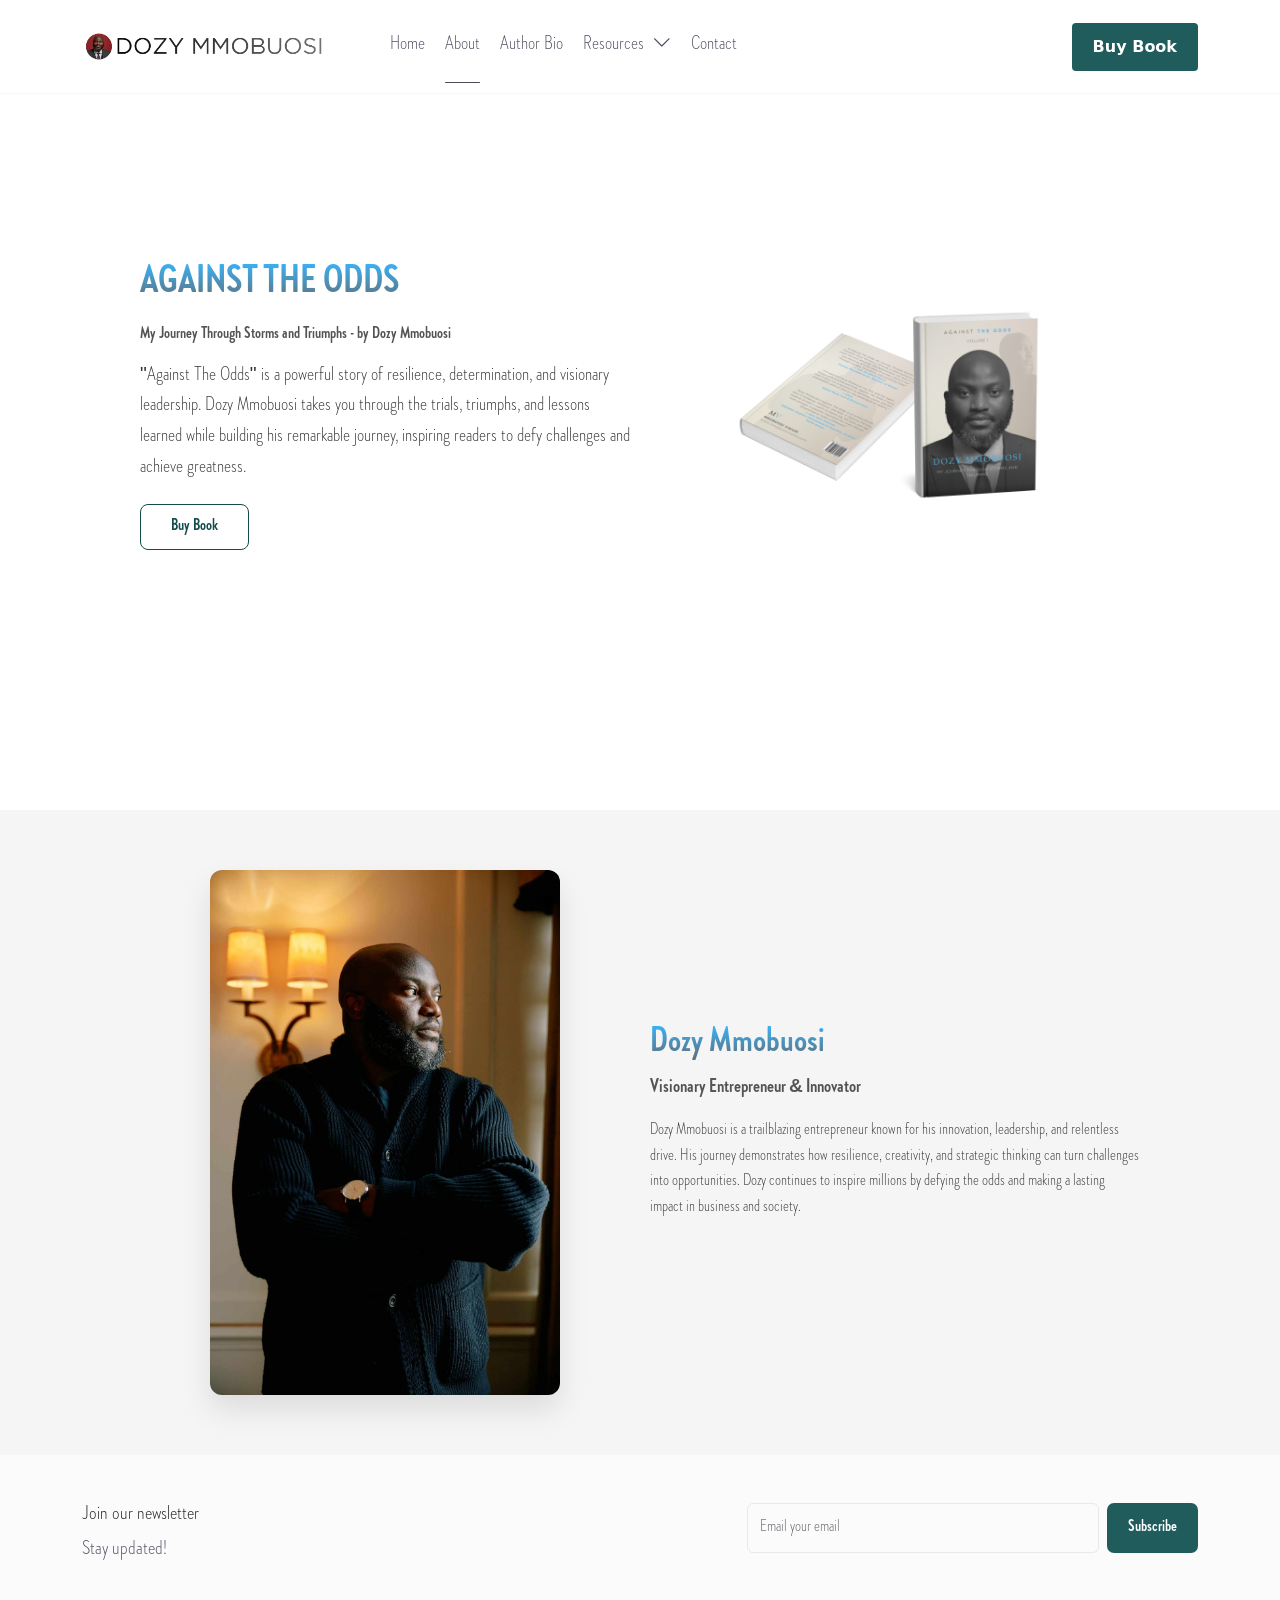
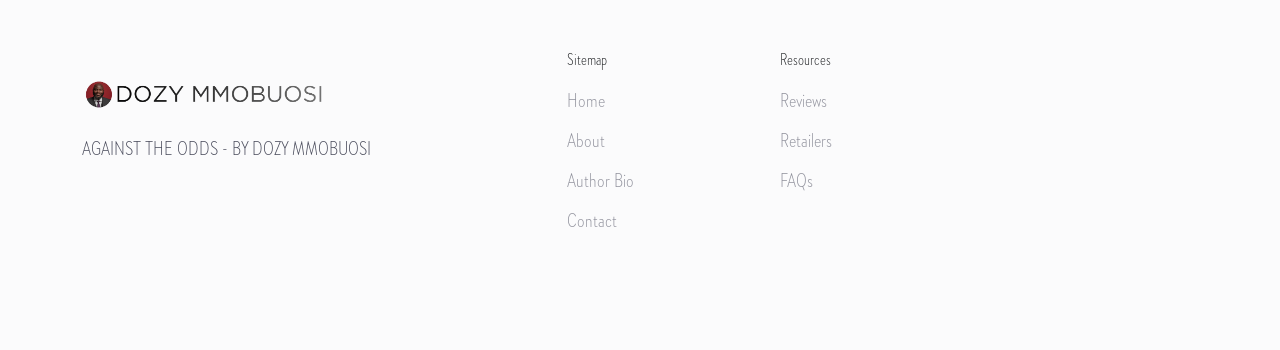
==== about.html @ e7ef6f5a "dsddsd" ====
<!DOCTYPE html>
<!--
Template name: Nova
Template author: FreeBootstrap.net
Author website: https://freebootstrap.net/
License: https://freebootstrap.net/license
-->
<html lang="en">
  <head>
    <meta charset="utf-8">
    <meta name="viewport" content="width=device-width, initial-scale=1">
    <title> Dozy Mmobuosi - Against the odds </title>
     
    <!-- ======= Google Font =======-->
    <link rel="preconnect" href="https://fonts.googleapis.com">
    <link rel="preconnect" href="https://fonts.gstatic.com" crossorigin="">
    <link href="https://fonts.googleapis.com/css2?family=Inter:wght@100..900&amp;display=swap" rel="stylesheet">
    <!-- End Google Font-->
    
    <!-- ======= Styles =======-->
    <link href="assets/vendors/bootstrap/bootstrap.min.css" rel="stylesheet">
    <link href="assets/vendors/bootstrap-icons/font/bootstrap-icons.min.css" rel="stylesheet">
    <link href="assets/vendors/glightbox/glightbox.min.css" rel="stylesheet">
    <link href="assets/vendors/swiper/swiper-bundle.min.css" rel="stylesheet">
    <link href="assets/vendors/aos/aos.css" rel="stylesheet">
    <!-- End Styles-->
    
    <!-- ======= Theme Style =======-->
    <link href="assets/css/style.css" rel="stylesheet">
    <!-- End Theme Style-->
    
    <!-- ======= Apply theme =======-->
    <script>
      // Apply the theme as early as possible to avoid flicker
      (function() {
      const storedTheme = localStorage.getItem('theme') || 'light';
      document.documentElement.setAttribute('data-bs-theme', storedTheme);
      })();
    </script>
  </head>
  <body>
    
    
    <!-- ======= Site Wrap =======-->
    <div class="site-wrap">
      
      
      <!-- ======= Header =======-->
      <header class="fbs__net-navbar navbar navbar-expand-lg dark" aria-label="freebootstrap.net navbar">
        <div class="container d-flex align-items-center justify-content-between">
          
          
          <!-- Start Logo-->
          <a class="navbar-brand w-auto" href="index.html">
            <!-- If you use a text logo, uncomment this if it is commented-->
            <!-- Vertex--> 
            
            <!-- If you plan to use an image logo, uncomment this if it is commented-->
            
            <!-- logo dark--><img class="logo dark img-fluid" src="assets/images/dozylog.png" alt="FreeBootstrap.net image placeholder"> 
            
            <!-- logo light--><img class="logo light img-fluid" src="assets/images/dozylog.png" alt="FreeBootstrap.net image placeholder">
            
            </a>
          <!-- End Logo-->
          
          <!-- Start offcanvas-->
          <div class="offcanvas offcanvas-start w-75" id="fbs__net-navbars" tabindex="-1" aria-labelledby="fbs__net-navbarsLabel" data-aos="fade-down" data-aos-delay="100">
            
            
            <div class="offcanvas-header" >
              <div class="offcanvas-header-logo">
                <!-- If you use a text logo, uncomment this if it is commented-->
                
                <!-- h5#fbs__net-navbarsLabel.offcanvas-title Vertex-->
                
                <!-- If you plan to use an image logo, uncomment this if it is commented-->
                <a class="logo-link" id="fbs__net-navbarsLabel" href="index.html">
                  
                  
                  <!-- logo dark--><img class="logo dark img-fluid" src="assets/images/dozylog.png" alt="FreeBootstrap.net image placeholder"> 
                  
                  <!-- logo light--><img class="logo light img-fluid" src="assets/images/dozylog.png" alt="FreeBootstrap.net image placeholder"></a>
                
              </div>
              <button class="btn-close btn-close-black" type="button" data-bs-dismiss="offcanvas" aria-label="Close"></button>
            </div>
            
            <div class="offcanvas-body align-items-lg-center">
              
              
              <ul  class="navbar-nav nav me-auto ps-lg-5 mb-2 mb-lg-0" style="font-family: 'Hvdtrial Brandon Grotesque', Arial, sans-serif;">
                <li class="nav-item"><a class="nav-link scroll-link " aria-current="page" href="index.html">Home</a></li>
                <li class="nav-item"><a class="nav-link scroll-link active" href="about.html">About</a></li>
                <li class="nav-item"><a class="nav-link scroll-link" href="author.html">Author Bio</a></li>
                
                
                <li class="nav-item dropdown"><a class="nav-link dropdown-toggle" href="#" data-bs-toggle="dropdown" aria-expanded="false">Resources <i class="bi bi-chevron-down"></i></a>
                  
                  <ul class="dropdown-menu">
                    <li><a class="nav-link scroll-link dropdown-item" href="testimonials.html">Testimonials</a></li>
                    <li><a class="nav-link scroll-link dropdown-item" href="faq.html">FAQs</a></li>
                    
                        
                  </ul>
                  
                </li>
                <li class="nav-item"><a class="nav-link scroll-link" href="contact.html">Contact</a></li>
              </ul>
              
            </div>
          </div>
          <!-- End offcanvas-->
          
          <div class="ms-auto w-auto">
            
            
            <div class="header-social d-flex align-items-center gap-1"><a class="btn btn-primary py-2" href="#">Buy Book</a>
              
              <button class="fbs__net-navbar-toggler justify-content-center align-items-center ms-auto" data-bs-toggle="offcanvas" data-bs-target="#fbs__net-navbars" aria-controls="fbs__net-navbars" aria-label="Toggle navigation" aria-expanded="false">
                <svg class="fbs__net-icon-menu" xmlns="http://www.w3.org/2000/svg" width="24" height="24" viewbox="0 0 24 24" fill="none" stroke="currentColor" stroke-width="2" stroke-linecap="round" stroke-linejoin="round">
                  <line x1="21" x2="3" y1="6" y2="6"></line>
                  <line x1="15" x2="3" y1="12" y2="12"></line>
                  <line x1="17" x2="3" y1="18" y2="18"></line>
                </svg>
                <svg class="fbs__net-icon-close" xmlns="http://www.w3.org/2000/svg" width="24" height="24" viewbox="0 0 24 24" fill="none" stroke="currentColor" stroke-width="2" stroke-linecap="round" stroke-linejoin="round">
                  <path d="M18 6 6 18"></path>
                  <path d="m6 6 12 12"></path>
                </svg>
              </button>
              
            </div>
            
          </div>
        </div>
      </header>
      <!-- End Header-->
      
      <!-- ======= Main =======-->
      <main>
        
        
        <!-- ======= Hero =======-->
      <section class="book-highlight-section">
  <div class="book-highlight-wrapper" data-aos="fade-up">
    <div class="book-highlight-text">
      <h2 class="highlight-title">AGAINST THE ODDS</h2>
      <p class="highlight-caption"><strong>My Journey Through Storms and Triumphs</strong> - by Dozy Mmobuosi</p>
      <p class="highlight-description">
        "Against The Odds" is a powerful story of resilience, determination, and visionary leadership. 
        Dozy Mmobuosi takes you through the trials, triumphs, and lessons learned while building his remarkable journey, inspiring readers to defy challenges and achieve greatness.
      </p>
      <a href="#buy" class="highlight-button">Buy Book</a>
    </div>
    <div class="book-highlight-image" data-aos="fade-up" data-aos-delay="200">
      <img src="./assets/images/sharp.png" alt="Dozy Mmobuosi Book Cover">
    </div>
  </div>
</section>



<section class="dozy-gray-section">
  <div class="dozy-gray-wrapper" data-aos="fade-up">
    <div class="dozy-gray-image" data-aos="fade-up" data-aos-delay="200">
      <img src="./assets/images/dozym.jpg" alt="Dozy Mmobuosi">
    </div>
    <div class="dozy-gray-text">
      <h2 class="dozy-gray-title">Dozy Mmobuosi</h2>
      <p class="dozy-gray-caption"><strong>Visionary Entrepreneur & Innovator</strong></p>
      <p class="dozy-gray-description">
        Dozy Mmobuosi is a trailblazing entrepreneur known for his innovation, leadership, and relentless drive. 
        His journey demonstrates how resilience, creativity, and strategic thinking can turn challenges into opportunities. 
        Dozy continues to inspire millions by defying the odds and making a lasting impact in business and society.
      </p>
      
    </div>
    
  </div>
</section>


        
        
        <!-- ======= Footer =======-->
        <footer class="footer pt-5 pb-5" data-aos="fade-up" data-aos-delay="100" style="font-family: 'Hvdtrial Brandon Grotesque', Arial, sans-serif;">
          <div class="container">
            <div class="row mb-5 pb-4">
              <div class="col-md-7">
                <h2 class="fs-5">Join our newsletter</h2>
                <p>Stay updated!</p>
              </div>
              <div class="col-md-5">
                <form class="d-flex gap-2">
                  <input class="form-control" type="email" placeholder="Email your email" required="">
                  <button class="btn btn-primary fs-6" type="submit">Subscribe</button>
                </form>
              </div>
            </div>
            <div class="row justify-content-between mb-5 g-xl-5">
              <div class="col-md-4 mb-5 mb-lg-0">
                <img class="logo" src="./assets/images/dozylog.png" style="width: 250px;">
                <p class="mb-4">AGAINST THE ODDS - BY DOZY MMOBUOSI</p>
              </div>
              <div class="col-md-7">
                <div class="row g-2">
                  <div class="col-md-6 col-lg-4 mb-4 mb-lg-0">
                    <h3 class="mb-3">Sitemap</h3>
                    <ul class="list-unstyled">
                      <li><a href="page-about.html">Home</a></li>
                    
                      <li><a href="page-case-studies.html">About</a></li>
                      <li><a href="page-terms-conditions.html">Author Bio</a></li>
                      <li><a href="page-privacy-policy.html">Contact</a></li>
                      
                    </ul>
                  </div>
                  <div class="col-md-6 col-lg-4 mb-4 mb-lg-0">
                    <h3 class="mb-3">Resources</h3>
                    <ul class="list-unstyled">
                      <li><a href="page-signup.html">Reviews</a></li>
                      <li><a href="page-signin.html">Retailers</a></li>
                      <li><a href="page-forgot-password.html">FAQs</a></li>
                      
                    </ul>
                  </div>
                  
                </div>
              </div>
            </div>
            
          </div>
        </footer>
        <!-- End Footer-->
        
      </main>
    </div>
    
    <!-- ======= Back to Top =======-->
    <button id="back-to-top"><i class="bi bi-arrow-up-short"></i></button>
    <!-- End Back to top-->
    
    <!-- ======= Javascripts =======-->
    <script src="assets/vendors/bootstrap/bootstrap.bundle.min.js"></script>
    <script src="assets/vendors/gsap/gsap.min.js"></script>
    <script src="assets/vendors/imagesloaded/imagesloaded.pkgd.min.js"></script>
    <script src="assets/vendors/isotope/isotope.pkgd.min.js"></script>
    <script src="assets/vendors/glightbox/glightbox.min.js"></script>
    <script src="assets/vendors/swiper/swiper-bundle.min.js"></script>
    <script src="assets/vendors/aos/aos.js"></script>
    <script src="assets/vendors/purecounter/purecounter.js"></script>
    <script src="assets/js/custom.js"></script>
    <script src="assets/js/send_email.js"></script>
    <script>
  AOS.init({
    duration: 1000, // animation duration in ms
    easing: 'ease-in-out', // easing function
    once: true, // whether animation should happen only once while scrolling down
  });
</script>

    <!-- End JavaScripts-->
  </body>
</html>
---- assets/css/style.css ----
/*
Template name: Nova
Template author: FreeBootstrap.net
Author website: https://freebootstrap.net/
License: https://freebootstrap.net/license
Buy Pro
*/
:root,
[data-bs-theme=light] {
  --bs-body-bg: #ffffff;
  --bs-body-color: #494B5B;
  --bs-primary: #215C5C;
  --bs-primary-rgb: 33, 92, 92;
  --bs-primary-hover: #144B4B;
  --bs-primary-hover-rgb: 20, 75, 75;
  --bs-secondary: #CCE8C9;
  --bs-secondary-rgb: 204, 232, 201;
  --bs-heading-color: #16181B;
  --inverse-color: #494B5B;
  --inverse-color-rgb: 73, 75, 91;
  --bs-link-color: var(--bs-primary);
  --nav-bg: #ffffff;
  --nav-color: #fff;
  --nav-hover-color: #1f6bff;
  --dropdown-bg: #ffffff;
  --dropdown-color: #1f6bff;
  --dropdown-hover-bg: #f7f7f7;
  --nav-inverse: #000000;
  --nav-inverse-alt: #ffffff;
}

body {
  font: 1rem/1.7;
  background-color: var(--bs-body-bg);
  color: var(--bs-body-color);
  -webkit-font-smoothing: antialiased;
  -moz-osx-font-smoothing: grayscale;
}

.site-wrap {
  position: relative;
}

::-moz-selection {
  background-color: var(--bs-black);
  color: var(--bs-white);
}

::selection {
  background-color: var(--bs-black);
  color: var(--bs-white);
}

a {
  -webkit-transition: 0.3s all ease-in-out;
  transition: 0.3s all ease-in-out;
  color: var(--bs-primary);
  text-decoration: underline;
}
a:hover {
  text-decoration: none;
}

h1,
h2,
h3,
h4,
h5,
h6 {
  color: var(--bs-heading-color);
}

.container {
  max-width: 1140px;
}

.section {
  padding: 70px 0;
  scroll-margin-top: 60px;
}
@media (max-width: 767.98px) {
  .section {
    padding: 40px 0;
  }
}
.section.first-section {
  padding-top: 100px;
}
@media (min-width: 992px) {
  .section.first-section {
    padding-top: 130px;
  }
}

.text-heading-color {
  color: var(--bs-heading-color);
}

.shadow-sm {
  -webkit-box-shadow: 0 0.125rem 0.25rem 0 rgba(var(--bs-black-rgb), 0.05) !important;
          box-shadow: 0 0.125rem 0.25rem 0 rgba(var(--bs-black-rgb), 0.05) !important;
}

.shadow {
  -webkit-box-shadow: 0 0.5rem 1rem 0 rgba(var(--bs-black-rgb), 0.05) !important;
          box-shadow: 0 0.5rem 1rem 0 rgba(var(--bs-black-rgb), 0.05) !important;
}

.shadow-lg {
  -webkit-box-shadow: 0 1rem 3rem 0 rgba(var(--bs-black-rgb), 0.05) !important;
          box-shadow: 0 1rem 3rem 0 rgba(var(--bs-black-rgb), 0.05) !important;
}

.list-checked {
  padding: 0;
  margin: 0;
  color: var(--bs-body-color);
}
.list-checked li {
  position: relative;
  margin-bottom: 10px;
  display: -webkit-box;
  display: -ms-flexbox;
  display: flex;
  -webkit-box-align: start;
      -ms-flex-align: start;
          align-items: start;
  gap: 10px;
}
.list-checked li i {
  width: 30px;
  height: 30px;
  text-align: center;
  line-height: 30px;
  display: inline-block;
  background-color: rgba(var(--bs-primary-rgb), 0.1);
  border-radius: 50%;
  color: var(--bs-primary);
  font-size: 20px;
}
.list-checked li:before {
  position: absolute;
  display: inline-block;
  left: 0;
  content: "";
  vertical-align: -0.125em;
  background-repeat: no-repeat;
  background-position: right center;
  background-size: 1.5625rem 1.5625rem;
  width: 1.5625rem;
  height: 1.5625rem;
}

.btn {
  padding: 12px 20px;
  background-color: var(--bs-primary);
  color: var(--bs-white);
  border: 1px solid transparent;
  border-radius: 7px;
  font-weight: 600;
  position: relative;
}
.btn:hover, .btn:active, .btn:focus {
  color: var(--bs-white);
  background-color: var(--bs-primary-hover) !important;
  border: 1px solid var(--bs-primary-hover) !important;
}
.btn.btn-white.hover-outline {
  background-color: var(--bs-white) !important;
  color: var(--bs-black) !important;
  border: 1px solid transparent !important;
}
.btn.btn-white.hover-outline:hover {
  color: var(--bs-white) !important;
  background-color: transparent !important;
  border: 1px solid var(--bs-white) !important;
}
.btn.btn-white-outline {
  border: 1px solid rgba(var(--inverse-color-rgb), 0.2) !important;
  color: var(--inverse-color) !important;
  background-color: transparent;
}
.btn.btn-white-outline:hover, .btn.btn-white-outline:focus, .btn.btn-white-outline:active {
  background-color: transparent !important;
  border: 1px solid rgba(var(--inverse-color-rgb), 0.5) !important;
}

.block-squares {
  position: absolute;
  bottom: -12px;
  right: 0;
  z-index: 1;
  width: auto;
}

.form-control {
  padding-top: 10px;
  padding-bottom: 10px;
  border-width: 1px;
  font-size: 16px;
  background-color: transparent;
  border-color: rgba(var(--inverse-color-rgb), 0.1);
}

.form-control:focus {
  outline: none;
  -webkit-box-shadow: none;
          box-shadow: none;
  border-color: var(--bs-primary);
}

.a-link i {
  font-size: 26px;
  margin-left: 10px;
  -webkit-transition: 0.25s all ease-in-out;
  transition: 0.25s all ease-in-out;

}
.a-link:hover i {
  margin-left: 15px;
}

.page-title {
  padding-top: 100px !important;
  padding-bottom: 50px !important;
  background-color: rgba(var(--inverse-color-rgb), 0.03);
}

.special-link .icons {
  display: inline-block;
  width: 38px;
  height: 38px;
  line-height: 38px;
  border-radius: 50%;
  text-align: center;
  position: relative;
  border: 1px solid rgba(var(--inverse-color-rgb), 0.2);
}

.special-link .icons i {
  font-size: 25px;
  position: relative;
  display: inline-block;
  position: absolute;
  -webkit-transition: 0.3s all ease-in-out;
  transition: 0.3s all ease-in-out;
}
.special-link .icons i.icon-1 {
  opacity: 1;
  visibility: visible;
  top: 50%;
  left: 50%;
  -webkit-transform: translate(-50%, -50%) rotate(-45deg);
          transform: translate(-50%, -50%) rotate(-45deg);
}
.special-link .icons i.icon-2 {
  opacity: 0;
  visibility: hidden;
  top: 80%;
  left: 20%;
  -webkit-transform: translate(-50%, -50%) rotate(-45deg);
          transform: translate(-50%, -50%) rotate(-45deg);
}
.special-link:hover .icons .icon-1 {
  opacity: 0;
  visibility: hidden;
  top: 20%;
  left: 80%;
  -webkit-transform: translate(-50%, -50%) rotate(-45deg);
          transform: translate(-50%, -50%) rotate(-45deg);
}
.special-link:hover .icons .icon-2 {
  opacity: 1;
  visibility: visible;
  top: 50%;
  left: 50%;
  -webkit-transform: translate(-50%, -50%) rotate(-45deg);
          transform: translate(-50%, -50%) rotate(-45deg);
}

.fbs__net-navbar {
  position: absolute;
  top: 0;
  -webkit-transition: 0.3s all ease-in-out;
  transition: 0.3s all ease-in-out;
  z-index: 99999;
  width: 100%;
  background-color: transparent !important;
  border: none;
}
@media (min-width: 992px) {
  .fbs__net-navbar {
    padding-top: 0;
    padding-bottom: 0;
  }
}
.fbs__net-navbar > .container {
  position: relative;
}
.fbs__net-navbar.relative {
  position: absolute;
}
.fbs__net-navbar .navbar-brand {
  color: var(--bs-white);
  font-size: 30px;
  font-weight: bold;
}
.fbs__net-navbar .navbar-brand .logo.dark {
  display: none;
  width: 250px;
}
.fbs__net-navbar .navbar-brand .logo.light {
  display: block;
}
.fbs__net-navbar .navbar-nav > li > .nav-link {
  position: relative;
  padding-top: 22px;
  padding-bottom: 22px;
  padding-left: 10px;
  padding-right: 10px;
  font-size: 1.2rem;
  color: rgba(var(--bs-white-rgb), 1);
  -webkit-transition: 0.3s all ease;
  transition: 0.3s all ease;
  position: relative;
  
}
@media (max-width: 991.98px) {
  .fbs__net-navbar .navbar-nav > li > .nav-link {
    color: var(--inverse-color);
  }
}
.fbs__net-navbar .navbar-nav > li > .nav-link:before {
  content: "";
  position: absolute;
  width: calc(100% - 20px);
  -webkit-transform: scaleX(0);
          transform: scaleX(0);
  border-radius: 5px;
  height: 1.5px;
  bottom: 0;
  left: 10px;
  background: currentcolor;
  -webkit-transform-origin: bottom right;
          transform-origin: bottom right;
  -webkit-transition: -webkit-transform 0.35s ease-out;
  transition: -webkit-transform 0.35s ease-out;
  transition: transform 0.35s ease-out;
  transition: transform 0.35s ease-out, -webkit-transform 0.35s ease-out;
}
.fbs__net-navbar .navbar-nav > li > .nav-link:hover::before {
  -webkit-transform: scaleX(1);
          transform: scaleX(1);
  -webkit-transform-origin: bottom left;
          transform-origin: bottom left;
}
.fbs__net-navbar .navbar-nav > li > .nav-link:hover, .fbs__net-navbar .navbar-nav > li > .nav-link:focus {
  color: var(--bs-white);
}
@media (max-width: 991.98px) {
  .fbs__net-navbar .navbar-nav > li > .nav-link:hover, .fbs__net-navbar .navbar-nav > li > .nav-link:focus {
    color: var(--inverse-color) !important;
  }
}
@media (max-width: 767.98px) {
  .fbs__net-navbar .navbar-nav > li > .nav-link {
    padding-top: 5px;
    padding-bottom: 5px;
  }
}
.fbs__net-navbar .navbar-nav > li > .nav-link.active {
  color: var(--bs-white);
}
@media (max-width: 991.98px) {
  .fbs__net-navbar .navbar-nav > li > .nav-link.active {
    color: var(--inverse-color);
  }
}
.fbs__net-navbar .navbar-nav > li > .nav-link.active:before {
  content: "";
  -webkit-transform-origin: bottom left;
          transform-origin: bottom left;
  -webkit-transform: scaleX(1);
          transform: scaleX(1);
}
.fbs__net-navbar .navbar-nav > li > .nav-link.dropdown-toggle {
  display: -webkit-box;
  display: -ms-flexbox;
  display: flex;
  -webkit-box-align: center;
      -ms-flex-align: center;
          align-items: center;
  -webkit-box-pack: justify;
      -ms-flex-pack: justify;
          justify-content: space-between;
}
.fbs__net-navbar .navbar-nav > li > .nav-link.dropdown-toggle::after {
  display: none;
  content: "";
}
@media (max-width: 991.98px) {
  .fbs__net-navbar .navbar-nav > li > .nav-link {
    padding-top: 10px;
    padding-bottom: 10px;
  }
}
.fbs__net-navbar .navbar-nav .dropdown-menu {
  background-color: var(--nav-bg);
}
.fbs__net-navbar .navbar-nav .dropdown-menu .nav-link:hover {
  background-color: var(--dropdown-hover-bg) !important;
  color: var(--inverse-color);
}
.fbs__net-navbar .navbar-nav .dropdown-toggle::after {
  display: none;
}
.fbs__net-navbar .navbar-nav .dropdown-toggle .bi-chevron-down {
  margin-left: 0.5rem;
}
.fbs__net-navbar .fbs__net-navbar-toggler {
  width: 50px;
  height: 50px;
  border-radius: 50%;
  position: relative;
  background-color: var(--bs-black);
  color: var(--bs-white);
  border: none;
  display: none;
}
@media (max-width: 991.98px) {
  .fbs__net-navbar .fbs__net-navbar-toggler {
    display: -webkit-box;
    display: -ms-flexbox;
    display: flex;
  }
}
.fbs__net-navbar .navbar-brand {
  margin-right: 0 !important;
}
.fbs__net-navbar .navbar-nav .dropdown > .dropdown-menu,
.fbs__net-navbar .navbar-nav .dropend > .dropdown-menu,
.fbs__net-navbar .navbar-nav .dropstart > .dropdown-menu {
  border: none !important;
  padding-left: 10px;
  padding-right: 10px;
  -webkit-box-shadow: 0 0.1875rem 0.375rem rgba(var(--bs-black-rgb), 0.1);
          box-shadow: 0 0.1875rem 0.375rem rgba(var(--bs-black-rgb), 0.1);
}
@media (min-width: 992px) {
  .fbs__net-navbar .navbar-nav .dropdown > .dropdown-menu,
  .fbs__net-navbar .navbar-nav .dropend > .dropdown-menu,
  .fbs__net-navbar .navbar-nav .dropstart > .dropdown-menu {
    padding-left: 10px;
    padding-right: 10px;
    width: 200px;
    border: none;
  }
}
.fbs__net-navbar .navbar-nav .dropdown > .dropdown-menu .dropdown-item,
.fbs__net-navbar .navbar-nav .dropdown > .dropdown-menu .nav-link,
.fbs__net-navbar .navbar-nav .dropend > .dropdown-menu .dropdown-item,
.fbs__net-navbar .navbar-nav .dropend > .dropdown-menu .nav-link,
.fbs__net-navbar .navbar-nav .dropstart > .dropdown-menu .dropdown-item,
.fbs__net-navbar .navbar-nav .dropstart > .dropdown-menu .nav-link {
  font-size: 0.875rem;
  padding: 10px 10px;
  -webkit-transition: 0.3s all ease;
  transition: 0.3s all ease;
  border-radius: 0.5rem;
}
@media (min-width: 992px) {
  .fbs__net-navbar .navbar-nav .dropdown:hover > .dropdown-menu,
  .fbs__net-navbar .navbar-nav .dropend:hover > .dropdown-menu,
  .fbs__net-navbar .navbar-nav .dropstart:hover > .dropdown-menu {
    display: block;
    -webkit-animation: fadeInUp 0.3s ease;
            animation: fadeInUp 0.3s ease;
  }
}
@media (min-width: 992px) {
  .fbs__net-navbar .navbar-nav .dropend:hover > .dropdown-menu {
    position: absolute;
    top: 0;
    left: 100%;
    -webkit-animation: fadeInRight 0.3s ease;
            animation: fadeInRight 0.3s ease;
  }
}
@media (min-width: 992px) {
  .fbs__net-navbar .navbar-nav .dropstart:hover > .dropdown-menu {
    position: absolute;
    top: 0;
    right: 100%;
    -webkit-animation: fadeInLeft 0.3s ease;
            animation: fadeInLeft 0.3s ease;
  }
}
.fbs__net-navbar .navbar-nav .dropdown-toggle::before {
  display: none;
}
.fbs__net-navbar .navbar-nav .dropdown-toggle::after {
  display: none;
}
.fbs__net-navbar .navbar-nav li.dropend > a,
.fbs__net-navbar .navbar-nav li.dropstart > a {
  position: relative;
}
.fbs__net-navbar .navbar-nav li.dropend > a .bi,
.fbs__net-navbar .navbar-nav li.dropstart > a .bi {
  position: absolute;
  right: 10px;
  top: 50%;
  -webkit-transform: translateY(-50%);
          transform: translateY(-50%);
}
@media (max-width: 991.98px) {
  .fbs__net-navbar .navbar-nav li.dropend > a .bi,
  .fbs__net-navbar .navbar-nav li.dropstart > a .bi {
    -webkit-transform: rotate(90deg);
            transform: rotate(90deg);
    margin-top: -10px;
  }
}
.fbs__net-navbar .navbar-nav li.dropend > a::after,
.fbs__net-navbar .navbar-nav li.dropstart > a::after {
  display: none;
}
.fbs__net-navbar .navbar-nav li.dropend > a {
  position: relative;
}
.fbs__net-navbar .navbar-nav li.dropend > a:hover {
  background-color: var(--dropdown-hover-bg) !important;
}
.fbs__net-navbar .navbar-nav li.dropend > a .caret {
  position: absolute;
  right: 10px;
}
.fbs__net-navbar .navbar-nav li.dropstart > a {
  position: relative;
}
.fbs__net-navbar .navbar-nav li.dropstart > a:hover {
  background-color: var(--dropdown-hover-bg) !important;
}
.fbs__net-navbar .navbar-nav li.dropstart > a .caret {
  position: absolute;
  left: 10px;
}
.fbs__net-navbar .navbar-toggler:hover, .fbs__net-navbar .navbar-toggler:focus, .fbs__net-navbar .navbar-toggler:active {
  outline: none;
  -webkit-box-shadow: none;
          box-shadow: none;
}
.fbs__net-navbar .header-social a {
  -webkit-transition: 0.3s all ease;
  transition: 0.3s all ease;
  color: var(--bs-white);
  width: 30px;
  height: 30px;
  line-height: 30px;
  text-align: center;
  border-radius: 4px;
  display: inline-block;
  background-color: transpblarent;
}
.fbs__net-navbar .header-social a:hover {
  background-color: rgba(var(--bs-white-rgb), 0.1);
}
@media (min-width: 992px) {
  .fbs__net-navbar .header-social a {
    color: var(--bs-white);
  }
}
.fbs__net-navbar .header-social .btn {
  width: auto !important;
  height: auto !important;
  background-color: var(--bs-primary) !important;
  color: var(--bs-white) !important;
}
@media (max-width: 575.98px) {
  .fbs__net-navbar .header-social .btn {
    display: none;
  }
}
.fbs__net-navbar.active {
  position: fixed;
  top: 0;
  width: 100%;
  background-color: var(--nav-bg) !important;
  -webkit-box-shadow: 0 0.1875rem 0.375rem rgba(var(--bs-black-rgb), 0.05) !important;
          box-shadow: 0 0.1875rem 0.375rem rgba(var(--bs-black-rgb), 0.05) !important;
}
.fbs__net-navbar.active .navbar-brand {
  color: rgba(var(--inverse-color-rgb), 1) !important;
}
.fbs__net-navbar.active .navbar-brand .logo.dark {
  display: block;
}

.fbs__net-navbar.active .navbar-brand .logo.light {
  display: none;
}

.fbs__net-navbar.active .nav-link {
  color: rgba(var(--inverse-color-rgb), 1) !important;
}
.fbs__net-navbar.active .nav-link:hover {
  color: rgba(var(--inverse-color-rgb), 1) !important;
}
.fbs__net-navbar.active .header-social a {
  -webkit-transition: 0.3s all ease;
  transition: 0.3s all ease;
  color: var(--inverse-color);
}
.fbs__net-navbar.active .header-social a:hover {
  background-color: rgba(var(--inverse-color-rgb), 0.1);
}
@media (min-width: 992px) {
  .fbs__net-navbar.active .header-social a {
    color: rgba(var(--inverse-color-rgb), 1) !important;
  }
}
.fbs__net-navbar.active .header-social .btn {
  width: auto !important;
  height: auto !important;
  background-color: var(--bs-primary) !important;
  color: var(--bs-white) !important;
}
.fbs__net-navbar.active .navbar-nav > li > .dropdown-toggle:hover {
  color: var(--inverse-color) !important;
}
.fbs__net-navbar.active .navbar-nav > li > .nav-link.dropdown-toggle::after {
  display: none;
  content: "";
}
.fbs__net-navbar.active .navbar-nav li.dropdown a:hover,
.fbs__net-navbar.active .navbar-nav li.dropend a:hover,
.fbs__net-navbar.active .navbar-nav li.dropstart a:hover {
  color: var(--inverse-color) !important;
}
.fbs__net-navbar .fbs__net-icon-menu {
  display: block;
}
.fbs__net-navbar .fbs__net-icon-close {
  display: none;
}
.offcanvas-active .fbs__net-navbar .fbs__net-icon-menu {
  display: none;
}
.offcanvas-active .fbs__net-navbar .fbs__net-icon-close {
  display: block;
}
.fbs__net-navbar.dark {
  -webkit-box-shadow: 0 0px 2px rgba(var(--inverse-color-rgb), 0.15);
          box-shadow: 0 0px 2px rgba(var(--inverse-color-rgb), 0.15);
}
.fbs__net-navbar.dark .navbar-brand .logo.dark {
  display: block;
}

.fbs__net-navbar.dark .navbar-brand .logo.light {
  display: none;
}

.fbs__net-navbar.dark a {
  color: var(--inverse-color) !important;
}
.fbs__net-navbar.dark a:hover {
  color: var(--inverse-color);
}
.fbs__net-navbar.dark .header-social a:hover {
  background-color: rgba(var(--inverse-color-rgb), 0.05);
}

.fbs__net-navbar.dark ul li a {
  color: rgba(var(--inverse-color-rgb), 1) !important;
}
.fbs__net-navbar.dark ul li a:hover {
  color: var(--inverse-color) !important;
}
.fbs__net-navbar .offcanvas-header .offcanvas-header-logo .logo-link .logo.dark {
  display: block;
}

.fbs__net-navbar .offcanvas-header .offcanvas-header-logo .logo-link .logo.light {
  display: none;
}


@-webkit-keyframes fadeInUp {
  from {
    opacity: 0;
    -webkit-transform: translateY(10px);
            transform: translateY(10px);
  }
  to {
    opacity: 1;
    -webkit-transform: translateY(0);
            transform: translateY(0);
  }
}

@keyframes fadeInUp {
  from {
    opacity: 0;
    -webkit-transform: translateY(10px);
            transform: translateY(10px);
  }
  to {
    opacity: 1;
    -webkit-transform: translateY(0);
            transform: translateY(0);
  }
}
@-webkit-keyframes fadeInRight {
  from {
    opacity: 0;
    -webkit-transform: translateX(10px);
            transform: translateX(10px);
  }
  to {
    opacity: 1;
    -webkit-transform: translateX(0);
            transform: translateX(0);
  }
}
@keyframes fadeInRight {
  from {
    opacity: 0;
    -webkit-transform: translateX(10px);
            transform: translateX(10px);
  }
  to {
    opacity: 1;
    -webkit-transform: translateX(0);
            transform: translateX(0);
  }
}
@-webkit-keyframes fadeInLeft {
  from {
    opacity: 0;
    -webkit-transform: translateX(-10px);
            transform: translateX(-10px);
  }
  to {
    opacity: 1;
    -webkit-transform: translateX(0);
            transform: translateX(0);
  }
}
@keyframes fadeInLeft {
  from {
    opacity: 0;
    -webkit-transform: translateX(-10px);
            transform: translateX(-10px);
  }
  to {
    opacity: 1;
    -webkit-transform: translateX(0);
            transform: translateX(0);
  }
}
.hero__v6 {
  padding: 10rem 0 !important;
}
.hero__v6 .hero-subtitle {
  background: color-mix(in srgb, var(--bs-secondary), transparent 70%);
  color: var(--bs-primary);
  display: inline-block;
  padding: 5px 12px;
  border-radius: 7px;
  font-weight: 600;
  font-size: 0.75rem;
  margin-bottom: 10px;
}

.hero__v6 .hero-title {
  font-size: 48px;
}
@media (max-width: 1199.98px) {
  .hero__v6 .hero-title {
    font-size: 40px;
  }
}
@media (max-width: 991.98px) {
  .hero__v6 .hero-title {
    font-size: 30px;
  }
}
.hero__v6 .logos .logos-title {
  font-size: 12px;
  letter-spacing: 1px;
  color: color-mix(in srgb, var(--bs-primary), transparent 10%);
}

.hero__v6 .logos img {
  width: 140px;
}
.hero__v6 .hero-img {
  position: relative;
}
.hero__v6 .hero-img .img-main {
  position: relative;
  z-index: 9;
}
.hero__v6 .hero-img .img-card {
  z-index: 10;
  border-radius: 20px;
  -webkit-box-shadow: 0 15px 40px 0 rgba(var(--bs-black-rgb), 0.1);
          box-shadow: 0 15px 40px 0 rgba(var(--bs-black-rgb), 0.1);
  position: absolute;
  max-width: 280px;
  bottom: -40px;
  left: -60px;
}
@media (max-width: 991.98px) {
  .hero__v6 .hero-img .img-card {
    left: 10px;
    max-width: 380px;
  }
}
@media (max-width: 575.98px) {
  .hero__v6 .hero-img .img-card {
    left: 10px;
    max-width: 280px;
  }
}

.features__v2 .icon {
  width: 60px;
  height: 60px;
  line-height: 60px;
  border-radius: 50%;
  background-color: var(--bs-secondary);
  color: var(--bs-primary);
}

.features__v2 .content {
  background-color: rgba(var(--bs-secondary-rgb), 0.2);
}

.features__v2 .btn-play i {
  width: 30px;
  height: 30px;
  line-height: 30px;
  border-radius: 50%;
  background-color: var(--bs-white);
  color: var(--bs-primary);
}

.about__v4 .subtitle {
  background-color: rgba(var(--bs-secondary-rgb), 0.2);
  color: var(--bs-primary);
  display: inline-block;
  padding: 5px 12px;
  border-radius: 7px;
  font-weight: 600;
  font-size: 0.75rem;
  margin-bottom: 10px;
}

.about__v4 .features li .icon {
  display: inline-block;
  width: 20px;
  height: 20px;
  line-height: 20px;
  background-color: var(--bs-primary);
  color: var(--bs-white);
}
.about__v4 .mission-statement {
  background-color: var(--bs-primary);
  position: relative;
  bottom: -20px;
  width: 100%;
}
.about__v4 .mission-statement h3 {
  font-size: 10px;
  color: var(--bs-secondary);
}
.about__v4 .mission-statement p {
  color: var(--bs-white);
}
.about__v4 .mission-icon {
  width: 50px;
  height: 50px;
  -webkit-box-flex: 0;
      -ms-flex: 0 0 50px;
          flex: 0 0 50px;
  line-height: 50px;
  display: inline-block;
  background-color: rgba(var(--bs-secondary-rgb), 0.1);
}
.about__v4 .mission-icon i {
  color: var(--bs-secondary);
}

.pricing__v2 .subtitle {
  background-color: rgba(var(--bs-secondary-rgb), 0.2);
  color: var(--bs-primary);
  display: inline-block;
  padding: 5px 12px;
  border-radius: 7px;
  font-weight: 600;
  font-size: 0.75rem;
  margin-bottom: 10px;
}

.pricing__v2 .price-table {
  border: 1px solid rgba(var(--inverse-color-rgb), 0.2);
}
.pricing__v2 .price-table .price {
  color: var(--bs-heading-color);
}
.pricing__v2 .price-table .price strong {
  font-size: 40px;
}
.pricing__v2 .price-table .icon {
  -webkit-box-flex: 0;
      -ms-flex: 0 0 20px;
          flex: 0 0 20px;
  width: 20px;
  height: 20px;
  line-height: 20px;
  text-align: center;
  border: 1px solid rgba(var(--bs-white-rgb), 0.2);
}
.pricing__v2 .popular {
  background-color: var(--bs-primary);
  color: var(--bs-white);
}
.pricing__v2 .popular .price {
  color: var(--bs-secondary);
}
.pricing__v2 .popular h3 {
  color: var(--bs-white);
}
.pricing__v2 .popular p {
  color: var(--bs-white);
}
.pricing__v2 .popular .pricing-features h4 {
  font-size: 12px;
  color: var(--bs-secondary);
}

.howitworks__v1 .subtitle {
  background-color: rgba(var(--bs-secondary-rgb), 0.2);
  color: var(--bs-primary);
  display: inline-block;
  padding: 5px 12px;
  border-radius: 7px;
  font-weight: 600;
  font-size: 0.75rem;
  margin-bottom: 10px;
}

.howitworks__v1 .step-card {
  position: relative;
}
.howitworks__v1 .step-card .step-number {
  width: 60px;
  height: 60px;
  line-height: 60px;
  display: inline-block;
  color: var(--bs-secondary);
  background-color: var(--bs-primary);
  font-size: 18px;
}
.howitworks__v1 .arch-line {
  position: absolute;
  top: 15px;
  width: 150px;
  right: 0;
  left: calc(100% + 24px);
  -webkit-transform: translateX(-50%);
          transform: translateX(-50%);
}
@media (max-width: 991.98px) {
  .howitworks__v1 .arch-line {
    display: none;
  }
}
.howitworks__v1 .arch-line.reverse {
  top: 20px;
}

.services__v3 .subtitle {
  background-color: rgba(var(--bs-secondary-rgb), 0.2);
  color: var(--bs-primary);
  display: inline-block;
  padding: 5px 12px;
  border-radius: 7px;
  font-weight: 600;
  font-size: 0.75rem;
  margin-bottom: 10px;
}

.services__v3 .icon {
  display: inline-block;
  position: relative;
  color: var(--bs-primary) !important;
}

.services__v3 .icon:before {
  content: "";
  position: absolute;
  z-index: -1;
  width: 40px;
  height: 40px;
  right: -10px;
  bottom: 0px;
  border-radius: 50%;
  background-color: rgba(var(--bs-secondary-rgb), 1);
}

.services__v3 .icon svg {
  width: 50px;
}
.services__v3 .service-card {
  border: 1px solid rgba(var(--inverse-color-rgb), 0.2);
}

.faq__v2 {
  background-color: rgba(var(--inverse-color-rgb), 0.02);
}

.faq__v2 .subtitle {
  background-color: rgba(var(--bs-secondary-rgb), 0.2);
  color: var(--bs-primary);
  display: inline-block;
  padding: 5px 12px;
  border-radius: 7px;
  font-weight: 600;
  font-size: 0.75rem;
  margin-bottom: 10px;
}

.faq__v2 .custom-accordion {
  --bs-accordion-bg: var(--bs-body-bg);
  --bs-accordion-btn-icon: url("");
  --bs-accordion-btn-active-icon: url("");
}

.faq__v2 .custom-accordion .accordion-button {
  position: relative;
  padding-right: 50px;
}
.faq__v2 .custom-accordion .accordion-button::after {
  content: "\f4fe";
  font-family: "bootstrap-icons" !important;
  font-style: normal;
  font-weight: 400 !important;
  font-variant: normal;
  text-transform: none;
  right: 20px;
  top: 15px;
  width: 18px;
  height: 14px;
  font-size: 30px;
  color: var(--inverse-color);
  -webkit-transform-origin: center center;
          transform-origin: center center;
  -webkit-transform: rotate(0deg);
          transform: rotate(0deg);
  line-height: 1;
  position: absolute;
  -webkit-font-smoothing: antialiased;
}

.faq__v2 .custom-accordion .accordion-button:not(.collapsed)::after {
  -webkit-transform: rotate(0deg);
          transform: rotate(0deg);
  content: "\f2ea";
}
.faq__v2 .custom-accordion .accordion-item {
  border: none;
  margin-bottom: 10px;
  border-radius: 10px;
  overflow: hidden;
  -webkit-transition: 0.3s all ease-in-out;
  transition: 0.3s all ease-in-out;
}
.faq__v2 .custom-accordion .accordion-item .accordion-header .accordion-button {
  outline: none;
  -webkit-box-shadow: none;
          box-shadow: none;
  font-size: 18px;
  font-weight: 500;
  color: var(--bs-heading-color);
  padding-top: 20px;
  padding-bottom: 20px;
  border: none;
}
.faq__v2 .custom-accordion .accordion-item .accordion-header .accordion-button:not(.collapsed) {
  background-color: transparent;
  color: var(--inverse-color);
  -webkit-box-shadow: 0 1px 1px rgba(var(--inverse-color-rgb), 0.05);
          box-shadow: 0 1px 1px rgba(var(--inverse-color-rgb), 0.05);
}
.faq__v2 .custom-accordion .accordion-item .accordion-body {
  border-top: none;
}

.stats__v3 .content {
  padding-top: 70px;
  padding-bottom: 70px;
  background-color: var(--bs-primary);
  color: var(--bs-white);
  overflow: hidden;
  position: relative;
}
.stats__v3 .content h3 {
  color: var(--bs-secondary);
}
.stats__v3 .content .rounded-borders {
  position: absolute;
  bottom: 0;
  right: 0;
  width: 500px;
  height: 500px;
}
.stats__v3 .content .rounded-borders .rounded-border-1,
.stats__v3 .content .rounded-borders .rounded-border-2,
.stats__v3 .content .rounded-borders .rounded-border-3 {
  border: 1px solid var(--bs-secondary);
  width: 500px;
  height: 500px;
  border-radius: 50%;
  position: absolute;
}
.stats__v3 .content .rounded-borders .rounded-border-1 {
  right: 20px;
  top: 20px;
}
.stats__v3 .content .rounded-borders .rounded-border-2 {
  right: 40px;
  top: 40px;
}

.testimonials__v2 .subtitle {
  background-color: rgba(var(--bs-secondary-rgb), 0.2);
  color: var(--bs-primary);
  display: inline-block;
  padding: 5px 12px;
  border-radius: 7px;
  font-weight: 600;
  font-size: 0.75rem;
  margin-bottom: 10px;
}

.testimonials__v2 .testimonial {
  border: 1px solid rgba(var(--inverse-color-rgb), 0.2);
}
.testimonials__v2 .testimonial-author .author-img {
  -webkit-box-flex: 0;
      -ms-flex: 0 0 50px;
          flex: 0 0 50px;
}

.contact__v2 .subtitle {
  background-color: rgba(var(--bs-secondary-rgb), 0.2);
  color: var(--bs-primary);
  display: inline-block;
  padding: 5px 12px;
  border-radius: 7px;
  font-weight: 600;
  font-size: 0.75rem;
  margin-bottom: 10px;
}

.contact__v2 .icon {
  width: 50px;
  height: 50px;
  line-height: 50px;
  text-align: center;
  border: 1px solid rgba(var(--inverse-color-rgb), 0.2);
  border-radius: 50%;
}

.footer {
  background-color: rgba(var(--inverse-color-rgb), 0.02);
  font-size: 20px;
}

.footer h2, .footer h3, .footer h4 {
  font-size: 16px;
}
.footer ul li {
  padding: 0;
  margin: 0 0 10px 0;
}
.footer a {
  color: rgba(var(--inverse-color-rgb), 0.6);
  text-decoration: none;
}
.footer a:hover {
  color: var(--inverse-color);
}
.footer a .badge {
  -webkit-transition: 0.3s all ease;
  transition: 0.3s all ease;
  background-color: rgba(var(--bs-primary-rgb), 0.1);
  color: var(--bs-primary);
}
.footer a:hover .badge {
  background-color: rgba(var(--bs-primary-rgb), 1);
  color: var(--bs-white);
}
.footer .quick-contact i {
  color: var(--inverse-color);
}
.footer .credits {
  font-size: 13.5px;
}

#back-to-top {
  position: fixed;
  bottom: 0px;
  right: 20px;
  visibility: hidden;
  opacity: 0;
  background-color: var(--bs-primary);
  color: white;
  border: none;
  border-radius: 50%;
  padding: 10px;
  cursor: pointer;
  -webkit-box-shadow: 0 4px 8px rgba(0, 0, 0, 0.1);
          box-shadow: 0 4px 8px rgba(0, 0, 0, 0.1);
  -webkit-transition: all 0.3s ease-in-out;
  transition: all 0.3s ease-in-out;
  z-index: 1000;
  width: 40px;
  height: 40px;
}
#back-to-top i {
  font-size: 24px;
  position: absolute;
  left: 50%;
  top: 50%;
  -webkit-transform: translate(-50%, -50%);
          transform: translate(-50%, -50%);
}
#back-to-top.show {
  bottom: 20px;
  opacity: 1;
  visibility: visible;
}
/* ===== Dozy Book Text Section ===== */
.dozy-book-text {
  display: flex;
  justify-content: center;
  align-items: center;
  height: 100vh; /* full viewport height */
  background-color: #ffffff;
  text-align: center;
  padding: 20px;
  box-sizing: border-box;
   font-family: 'Hvdtrial Brandon Grotesque', Arial, sans-serif;
 
}

.text-wrapper {
  max-width: 700px;
}

.book-title {
  font-size: 3.5rem;
  font-weight: 800;
  margin-bottom: 20px;
  background: linear-gradient(to bottom, #38b6ff, #666464); /* top-to-bottom gradient */
  -webkit-background-clip: text;
   font-family: 'Hvdtrial Brandon Grotesque', Arial, sans-serif;
  -webkit-text-fill-color: transparent;
}

.book-subtitle {
  font-size: 2.0rem;
  color: #555454;
  margin-bottom: 40px;
   font-family: 'Hvdtrial Brandon Grotesque', Arial, sans-serif;
}

.book-button {
  display: inline-block;
  background-color: transparent;
  color: #144B4B;
  border: solid 1PX #144B4B;
  text-decoration: none;
  
  padding: 10px 30px;
  border-radius: 8px;
  transition: background-color 0.3s, transform 0.3s;
}

.book-button:hover {
  background-color: #333;
  transform: translateY(-3px);
  color: #fff;
}
/* ===== Full Image Section ===== */
/* ===== Centered Image Section ===== */
.full-image-section {
  width: 100%;
  display: flex;
  justify-content: center;
  align-items: center;
  padding: 40px 0; /* optional padding above and below */
  background-color: #ffffff;
  box-sizing: border-box;
  margin-top: -200px;
  
}

.full-image {
  width: 70%;

  height: auto; /* maintain aspect ratio */
  display: block;

}
/* ===== Dozy Mmobuosi Section ===== */
.dm-section {
  display: flex;
  justify-content: center;
  align-items: center;
  padding: 80px 20px;
  background-color: #ffffff;
  text-align: center;
  box-sizing: border-box;
  font-family: 'Hvdtrial Brandon Grotesque', Arial, sans-serif;
}

.dm-text-wrapper {
  max-width: 700px;
}

.dm-header {
  font-size: 2rem;
  font-weight: 800;
  margin-bottom: 20px;
  background: linear-gradient(to bottom, #38b6ff, #a9a9a9);
  -webkit-background-clip: text;
  -webkit-text-fill-color: transparent;
}

.dm-description {
  font-size: 1.4rem;
  color: #333;
  margin-bottom: 40px;
  font-weight: 500;
  line-height: 1.8;
}

.dm-button {
  display: inline-block;
  background-color: #111;
  color: #fff;
  text-decoration: none;
  font-weight: 600;
  padding: 15px 40px;
  border-radius: 8px;
  transition: background-color 0.3s, transform 0.3s;
}

.dm-button:hover {
  background-color: #333;
  transform: translateY(-3px);
}
/* Light weight */
@font-face {
  font-family: 'Hvdtrial Brandon Grotesque';
  src: url('/assets/fonts/HvDTrial_BrandonGrotesqueCond-Light-BF64a627d8d5a2a.otf') format('woff2'),
       url('/assets/fonts/HvDTrial_BrandonGrotesqueCond-Light-BF64a627d8d5a2a.otf') format('woff');
  font-weight: 300; /* light */
  font-style: normal;
  font-display: swap;
}

/* Bold weight */
@font-face {
  font-family: 'Hvdtrial Brandon Grotesque';
  src: url('/assets/fonts/HvDTrial_BrandonGrotesqueCond-Bold-BF64a627d8804fa.otf') format('woff2'),
       url('/assets/fonts/HvDTrial_BrandonGrotesqueCond-Bold-BF64a627d8804fa.otf') format('woff');
  font-weight: 700; /* bold */
  font-style: normal;
  font-display: swap;
}

/* ===== Dozy Profile Section ===== */
.dozy-profile-section {
  display: flex;
  align-items: center;
  justify-content: center;
  gap: 0; /* We'll control spacing with margins */
  padding: 80px 20px;
  background-color: #e9e9e9b3;
  position: relative;
  flex-wrap: wrap; /* Responsive for smaller screens */
}

/* ===== Image ===== */
.dozy-image-wrapper {
  flex: 1 1 40%;
  display: flex;
  justify-content: center;
  align-items: center;
  position: relative;
  z-index: 1;
}

.dozy-image {
  width: 300px;
  max-width: 80%;
  height: auto;
  border-radius: 12px;
  box-shadow: 0 15px 30px rgba(0,0,0,0.1);
}

/* ===== Info Container ===== */
.dozy-info-container {
  flex: 1 1 50%;
  background: linear-gradient(135deg, #03465b, #3b4a7a);
  padding: 40px;
  border-radius: 16px;
  color: #fff;
  margin-left: -60px; /* overlap image slightly */
  z-index: 2;
  box-shadow: 0 10px 25px rgba(0,0,0,0.15);
  display: flex;
  flex-direction: column;
  justify-content: center;
}

.dozy-name {
  font-family: 'Hvdtrial Brandon Grotesque', Arial, sans-serif;
  font-weight: 700;
  font-size: 2.5rem;
  margin-bottom: 20px;
  color: white;
}

.dozy-description {
  font-family: 'Hvdtrial Brandon Grotesque', Arial, sans-serif;
  font-weight: 300;
  font-size: 1.2rem;
  line-height: 1.8;
  margin-bottom: 30px;
}

.dozy-button {
  display: inline-block;
  align-self: flex-start;
  background-color: #fff;
  color: #0f1e4d;
  text-decoration: none;
  font-weight: 600;
  padding: 12px 30px;
  border-radius: 8px;
  transition: background-color 0.3s, color 0.3s, transform 0.3s;
  font-family: 'Hvdtrial Brandon Grotesque', Arial, sans-serif;
}

.dozy-button:hover {
  background-color: #0f394d;
  color: #fff;
  transform: translateY(-2px);
}

/* ===== Responsive ===== */
@media (max-width: 900px) {
  .dozy-profile-section {
    flex-direction: column;
    padding: 60px 20px;
  }
  
  .dozy-info-container {
    margin-left: 0;
    margin-top: -40px; /* overlap slightly on top of image */
    width: 90%;
  }
  
  .dozy-image {
    width: 60%;
  }
}

/* ===== Responsive Improvements ===== */
@media (max-width: 768px) {

  /* Hero Section */
  .dozy-book-text {
    height: 80vh; /* let it shrink on mobile */
    padding: 60px 20px;
  }

  .book-title {
    font-size: 2.5rem;
  }

  .book-subtitle {
    font-size: 1.5rem;
    margin-bottom: 30px;
  }

  .book-button {
    padding: 8px 25px;
    font-size: 0.95rem;
  }

  /* Full Image Section */
  .full-image-section {
    padding: 30px 0;
    width: 100%;
    margin-top: -150px; /* reduce overlap for mobile */
  }

  .full-image {
    width: 110%;
  }

  /* DM Section */
  .dm-section {
    padding: 50px 20px;
  }

  .dm-header {
    font-size: 1.8rem;
  }

  .dm-description {
    font-size: 1.1rem;
    margin-bottom: 30px;
  }

  .dm-button {
    padding: 12px 30px;
    font-size: 0.95rem;
  }

  /* Profile Section */
  .dozy-profile-section {
    padding: 40px 20px;
  }

  .dozy-info-container {
    margin-top: -30px; /* overlap slightly */
    width: 95%;
    padding: 25px 20px;
  }

  .dozy-name {
    font-size: 2rem;
  }

  .dozy-description {
    font-size: 1rem;
    margin-bottom: 20px;
  }

  .dozy-button {
    padding: 10px 25px;
    font-size: 0.95rem;
  }
}

/* Smaller devices (phones) */
@media (max-width: 480px) {

  .book-title {
    font-size: 2rem;
  }

  .book-subtitle {
    font-size: 1.2rem;
  }

  .dm-header {
    font-size: 1.5rem;
  }

  .dm-description {
    font-size: 1rem;
  }

  .dozy-name {
    font-size: 1.8rem;
  }

  .dozy-description {
    font-size: 0.95rem;
  }

  .dozy-image {
    width: 80%;
  }

  .dozy-info-container {
    padding: 20px 15px;
  }

  .book-button, .dm-button, .dozy-button {
    padding: 8px 20px;
    font-size: 0.9rem;
  }
}
.book-highlight-section {
  display: flex;
  justify-content: center;   /* center the wrapper horizontally */
  align-items: center;       /* center vertically */
  padding: 40px 20px;
  background-color: #fff;
  min-height: 90vh;
  box-sizing: border-box;
   font-family: 'Hvdtrial Brandon Grotesque', Arial, sans-serif;
  
}

.book-highlight-wrapper {
  display: flex;
  align-items: center;
  justify-content: center;   /* center text + image as a single block */
  gap: 20px;
  flex-wrap: wrap;
  max-width: 1000px;         /* constrain the combined block */
  width: 100%;
}

.book-highlight-text {
  flex: 1 1 45%;
  max-width: 500px;
  text-align: left;
}

.book-highlight-image {
  flex: 1 1 45%;
  display: flex;
  justify-content: center;
  align-items: center;
  
}

.book-highlight-image img {
  width: 100%;
  max-width: 350px;
  height: auto;
  
}

/* Text styles */
.highlight-title {
  font-size: 2.5rem;
  font-weight: 700;
  margin-bottom: 15px;
  background: linear-gradient(to bottom, #38b6ff, #666464);
  -webkit-background-clip: text;
  -webkit-text-fill-color: transparent;
}

.highlight-caption {
  font-size: 1rem;
  font-weight: 600;
  margin-bottom: 15px;
  color: #555454;
}

.highlight-description {
  font-size: 1.2rem;
  line-height: 1.6;
  margin-bottom: 20px;
  color: #333;
}

.highlight-button {
  display: inline-block;
  padding: 10px 30px;
  font-weight: 600;
  text-decoration: none;
  border: 1px solid #144B4B;
  color: #144B4B;
  border-radius: 8px;
  transition: background-color 0.3s, transform 0.3s, color 0.3s;
}

.highlight-button:hover {
  background-color: #144B4B;
  color: #fff;
  transform: translateY(-3px);
}

/* ===== Responsive ===== */
@media (max-width: 900px) {
  .book-highlight-wrapper {
    flex-direction: column-reverse;
    text-align: center;
    gap: 25px;
  }

  .book-highlight-text, .book-highlight-image {
    flex: 1 1 100%;
    width: 100%;
  }

  .book-highlight-image img {
    width: 100%;
    margin-bottom: 20px;
  }
}
.dozy-gray-section {
  background-color: #f5f5f5; /* light gray */
  padding: 60px 20px;
  font-family: 'Hvdtrial Brandon Grotesque', Arial, sans-serif;
}

.dozy-gray-wrapper {
  display: flex;
  align-items: center;
  justify-content: center;
  gap: 20px;
  flex-wrap: wrap;
  max-width: 1000px;
  margin: 0 auto;
}

.dozy-gray-text {
  flex: 1 1 45%;
  max-width: 500px;
  text-align: left;
}

.dozy-gray-title {
  font-size: 2.2rem;
  font-weight: 700;
  margin-bottom: 10px;
  background: linear-gradient(to bottom, #38b6ff, #666464);
  -webkit-background-clip: text;
  -webkit-text-fill-color: transparent;
}

.dozy-gray-caption {
  font-size: 1.2rem;
  font-weight: 600;
  margin-bottom: 15px;
  color: #555454;
}

.dozy-gray-description {
  font-size: 1rem;
  line-height: 1.6;
  margin-bottom: 20px;
  color: #333;
}

.dozy-gray-button {
  display: inline-block;
  padding: 10px 30px;
  font-weight: 600;
  text-decoration: none;
  border: 1px solid #144B4B;
  color: #144B4B;
  border-radius: 8px;
  transition: background-color 0.3s, transform 0.3s, color 0.3s;
}

.dozy-gray-button:hover {
  background-color: #144B4B;
  color: #fff;
  transform: translateY(-3px);
}

.dozy-gray-image {
  flex: 1 1 45%;
  display: flex;
  justify-content: center;
  align-items: center;
}

.dozy-gray-image img {
  width: 100%;
  max-width: 350px;
  height: auto;
  border-radius: 12px;
  box-shadow: 0 15px 30px rgba(0,0,0,0.1);
}

/* ===== Responsive ===== */
@media (max-width: 900px) {
  .dozy-gray-wrapper {
    flex-direction: column-reverse;
    text-align: center;
    gap: 25px;
  }

  .dozy-gray-text, .dozy-gray-image {
    flex: 1 1 100%;
    max-width: 100%;
  }

  .dozy-gray-image img {
    max-width: 60%;
    margin-bottom: 20px;
  }
}
.author-bio-section {
  padding: 60px 20px;
  background: linear-gradient(135deg, #03465b, #3b4a7a); /* gradient background */
  color: #fff;
  font-family: 'Hvdtrial Brandon Grotesque', Arial, sans-serif;
  width: 80%;
  justify-self: center;
  border-radius: 12px;
  box-shadow: 5px 5px 5px #00000045;
  margin-top: 50px;
}

.author-bio-container {
  display: flex;
  align-items: flex-start;
  justify-content: center;
  width: 100%;     /* normal width container */
  margin: 0 auto;          /* center horizontally */
  gap: 40px;
  background: transparent;
  padding: 40px;
  border-radius: 12px;
  box-sizing: border-box;
}

.author-bio-image {
  flex: 0 0 40%; /* fixed width for image */
  display: flex;
  justify-content: center;
  align-items: flex-start;
}

.author-bio-image img {
  width: 100%;
  max-width: 250px;
  height: auto;
  border-radius: 12px;
  box-shadow: 0 10px 25px rgba(0,0,0,0.2);
}

.author-bio-text {
  flex: 1 1 55%;
  overflow-y: auto;      /* scroll if text exceeds container */
  max-height: 400px;     /* set normal height, not full screen */
  padding-right: 10px;
}

.author-bio-caption {
  font-size: 0.9rem;
  font-style: italic;
  margin-bottom: 10px;
  color: #dcdcdc;
}

.author-bio-name {
  font-size: 2rem;
  font-weight: 700;
  margin-bottom: 15px;
  background: linear-gradient(to bottom, #38b6ff, #a9a9a9);
  -webkit-background-clip: text;
  -webkit-text-fill-color: transparent;
}

.author-bio-content p {
  font-size: 1.3rem;
  line-height: 1.6;
  margin-bottom: 12px;
}

/* Scrollbar Styling */
.author-bio-text::-webkit-scrollbar {
  width: 6px;
}

.author-bio-text::-webkit-scrollbar-track {
  background: rgba(255,255,255,0.1);
  border-radius: 4px;
}

.author-bio-text::-webkit-scrollbar-thumb {
  background-color: rgba(255,255,255,0.3);
  border-radius: 4px;
}

/* ===== Responsive ===== */
@media (max-width: 900px) {
  .author-bio-container {
    flex-direction: column;
    max-width: 90%;
    padding: 20px;
  }

  .author-bio-image {
    margin-bottom: 20px;
    flex: 1 1 100%;
  }

  .author-bio-text {
    max-height: none;
    overflow: visible;
    text-align: center;
  }

  .author-bio-image img {
    max-width: 60%;
  }
}
.testimonials-section {
  padding: 80px 20px;
  background: #f8f8f8;
  text-align: center;
  font-family: 'Hvdtrial Brandon Grotesque', Arial, sans-serif;
}

.testimonials-title {
  font-size: 2.2rem;
  font-weight: 700;
  letter-spacing: 1px;
  margin-bottom: 50px;
  background: linear-gradient(to bottom, #38b6ff, silver);
  -webkit-background-clip: text;
  -webkit-text-fill-color: transparent;
}

.testimonials-grid {
  display: flex;
  justify-content: center;
  align-items: stretch;
  gap: 30px;
  flex-wrap: wrap;
  max-width: 1100px;
  margin: 0 auto;
}

.testimonial-card {
  background: #ffffff;
  padding: 30px 25px;
  border-radius: 16px;
  box-shadow: 0 8px 25px rgba(0,0,0,0.1);
  width: 300px;
  text-align: center;
  transition: all 0.3s ease;
}

.testimonial-card:hover {
  transform: translateY(-8px);
  box-shadow: 0 12px 35px rgba(0,0,0,0.15);
}

.testimonial-img {
  width: 70px;
  height: 70px;
  border-radius: 50%;
  object-fit: cover;
  margin-bottom: 20px;
  border: 3px solid #38b6ff44;
}

.testimonial-text {
  font-size: 1rem;
  color: #333;
  line-height: 1.6;
  margin-bottom: 15px;
}

.testimonial-name {
  font-size: 1.1rem;
  font-weight: 700;
  color: #1d1d1d;
}

/* Responsive */
@media (max-width: 900px) {
  .testimonial-card {
    width: 90%;
  }
}
.faq-section {
  padding: 80px 20px;
  background: #f7f7f7;
  font-family: 'Hvdtrial Brandon Grotesque', Arial, sans-serif;
}

.faq-title {
  text-align: center;
  font-size: 2.4rem;
  margin-bottom: 40px;
  font-weight: 700;
  background: linear-gradient(to bottom, #38b6ff, #7a7a7a);
  -webkit-background-clip: text;
  -webkit-text-fill-color: transparent;
}

/* Tabs */
.faq-tabs {
  display: flex;
  justify-content: center;
  gap: 15px;
  flex-wrap: wrap;
  margin-bottom: 40px;
}

.faq-tab {
  padding: 12px 25px;
  background: #e8e8e8;
  border-radius: 8px;
  border: none;
  cursor: pointer;
  font-weight: 600;
  transition: 0.3s;
}

.faq-tab.active {
  background: #38b6ff;
  color: #fff;
}

/* Panels */
.faq-panel {
  display: none;
  max-width: 900px;
  margin: 0 auto;
}

.faq-panel.active {
  display: block;
}

/* FAQ Item */
.faq-item {
  background: #fff;
  border-radius: 10px;
  margin-bottom: 15px;
  box-shadow: 0 5px 15px rgba(0,0,0,0.08);
  overflow: hidden;
}

.faq-question {
  padding: 18px 20px;
  font-size: 1.1rem;
  font-weight: 600;
  cursor: pointer;
  position: relative;
}

.faq-question::after {
  content: "+";
  position: absolute;
  right: 20px;
  top: 18px;
  font-size: 1.4rem;
  transition: 0.3s;
}

.faq-item.open .faq-question::after {
  content: "-";
}

.faq-answer {
  display: none;
  padding: 15px 20px 20px;
  font-size: 0.98rem;
  line-height: 1.6;
  color: #444;
}

.faq-item.open .faq-answer {
  display: block;
}

/* Responsive */
@media (max-width: 700px) {
  .faq-tab {
    width: 100%;
    text-align: center;
  }
}
.contact-section {
  padding: 80px 20px;
  background: #ffffff;
  font-family: 'Hvdtrial Brandon Grotesque', Arial, sans-serif;
  display: flex;
  flex-direction: column;
  align-items: center;
}

.contact-title {
  font-size: 2.4rem;
  font-weight: 700;
  margin-bottom: 40px;
  background: linear-gradient(to bottom, #38b6ff, #6b6b6b);
  -webkit-background-clip: text;
  -webkit-text-fill-color: transparent;
  text-align: center;
}

.contact-container {
  width: 100%;
  max-width: 650px;
  background: #f7f7f7;
  padding: 40px 30px;
  border-radius: 16px;
  box-shadow: 0 5px 20px rgba(0,0,0,0.08);
}

.contact-form .form-group {
  margin-bottom: 20px;
  display: flex;
  flex-direction: column;
}

.contact-form label {
  font-weight: 600;
  margin-bottom: 6px;
  font-size: 0.95rem;
}

.contact-form input,
.contact-form select,
.contact-form textarea {
  padding: 12px 15px;
  font-size: 1rem;
  border: 1px solid #dcdcdc;
  border-radius: 8px;
  outline: none;
  background: #fff;
  transition: 0.2s;
}

.contact-form input:focus,
.contact-form select:focus,
.contact-form textarea:focus {
  border-color: #38b6ff;
  box-shadow: 0 0 6px rgba(56,182,255,0.3);
}

.contact-btn {
  width: 100%;
  padding: 14px;
  font-size: 1.1rem;
  background: #38b6ff;
  color: #fff;
  border: none;
  border-radius: 10px;
  cursor: pointer;
  font-weight: 600;
  transition: 0.3s;
}

.contact-btn:hover {
  background: #2aa0e5;
  transform: translateY(-3px);
}

/* Responsive */
@media (max-width: 600px) {
  .contact-container {
    padding: 30px 20px;
  }
}
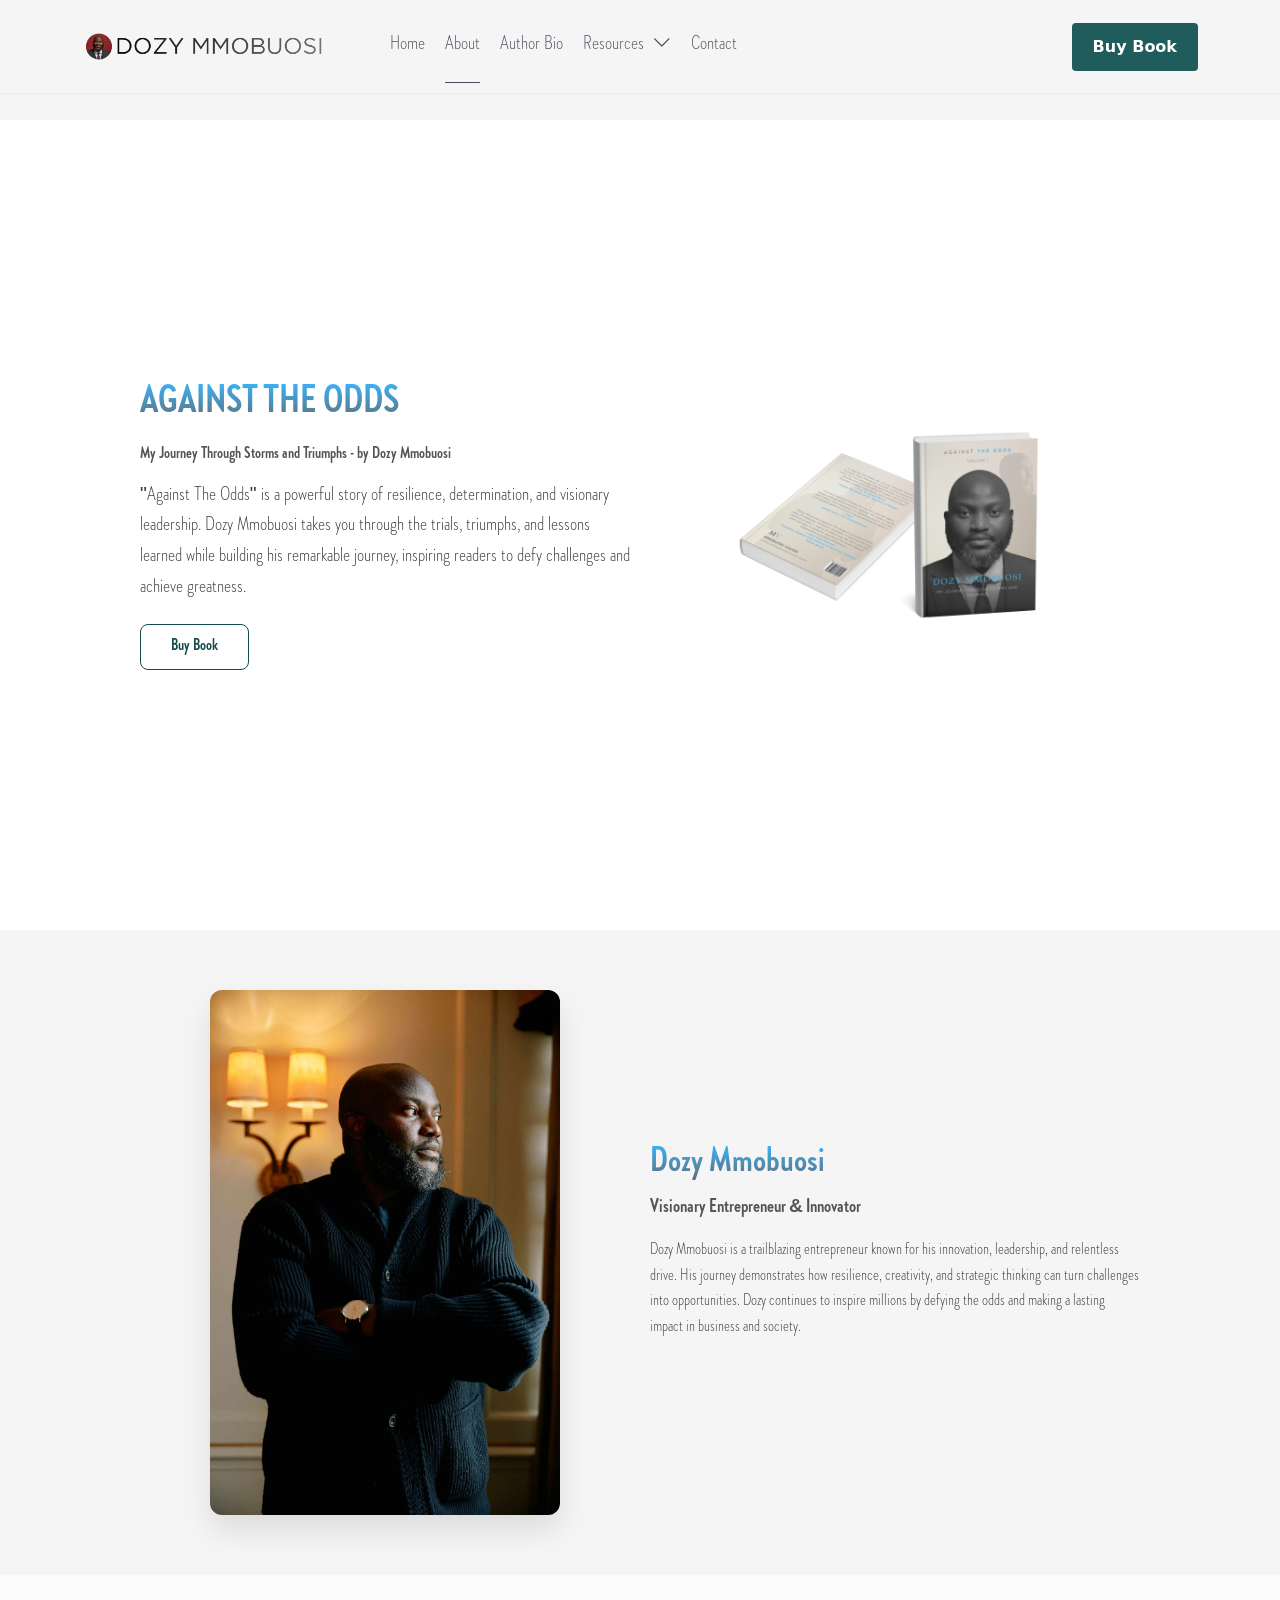
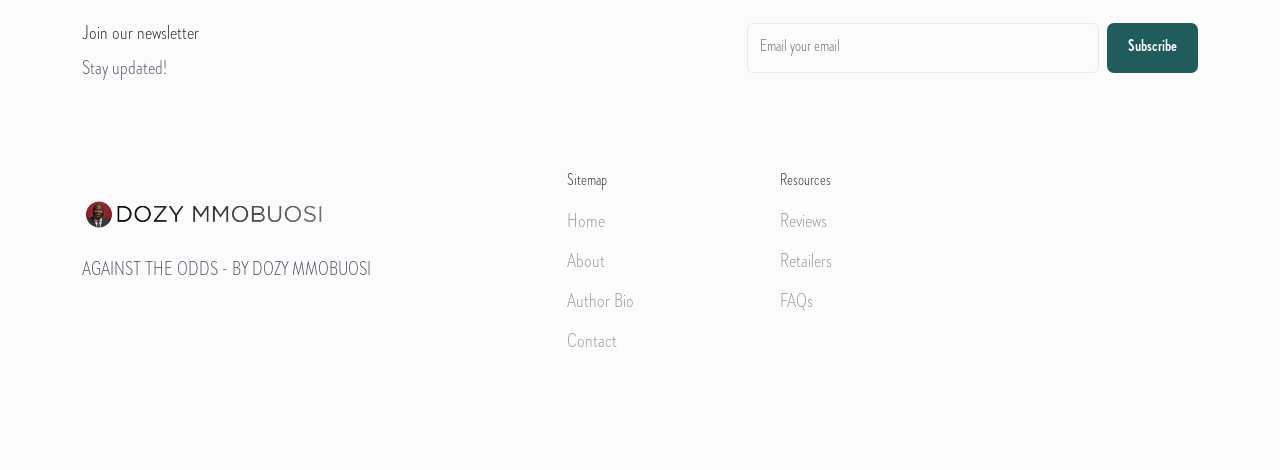
==== commit 8f942da3: "dsdsd" ====
--- a/about.html
+++ b/about.html
@@ -141,6 +141,12 @@
         
         
         <!-- ======= Hero =======-->
+         <section class="dozy-gray-section">
+  <div class="dozy-gray-wrapper" data-aos="fade-up">
+    
+    
+  </div>
+</section>
       <section class="book-highlight-section">
   <div class="book-highlight-wrapper" data-aos="fade-up">
     <div class="book-highlight-text">
--- a/assets/css/style.css
+++ b/assets/css/style.css
@@ -1693,6 +1693,9 @@
     text-align: center;
     gap: 25px;
   }
+  .book-highlight-section{
+    height: 100vh;
+  }
 
   .book-highlight-text, .book-highlight-image {
     flex: 1 1 100%;
@@ -1890,6 +1893,9 @@
     max-width: 90%;
     padding: 20px;
   }
+  .author-bio-section{
+    width: 100%;
+  }
 
   .author-bio-image {
     margin-bottom: 20px;
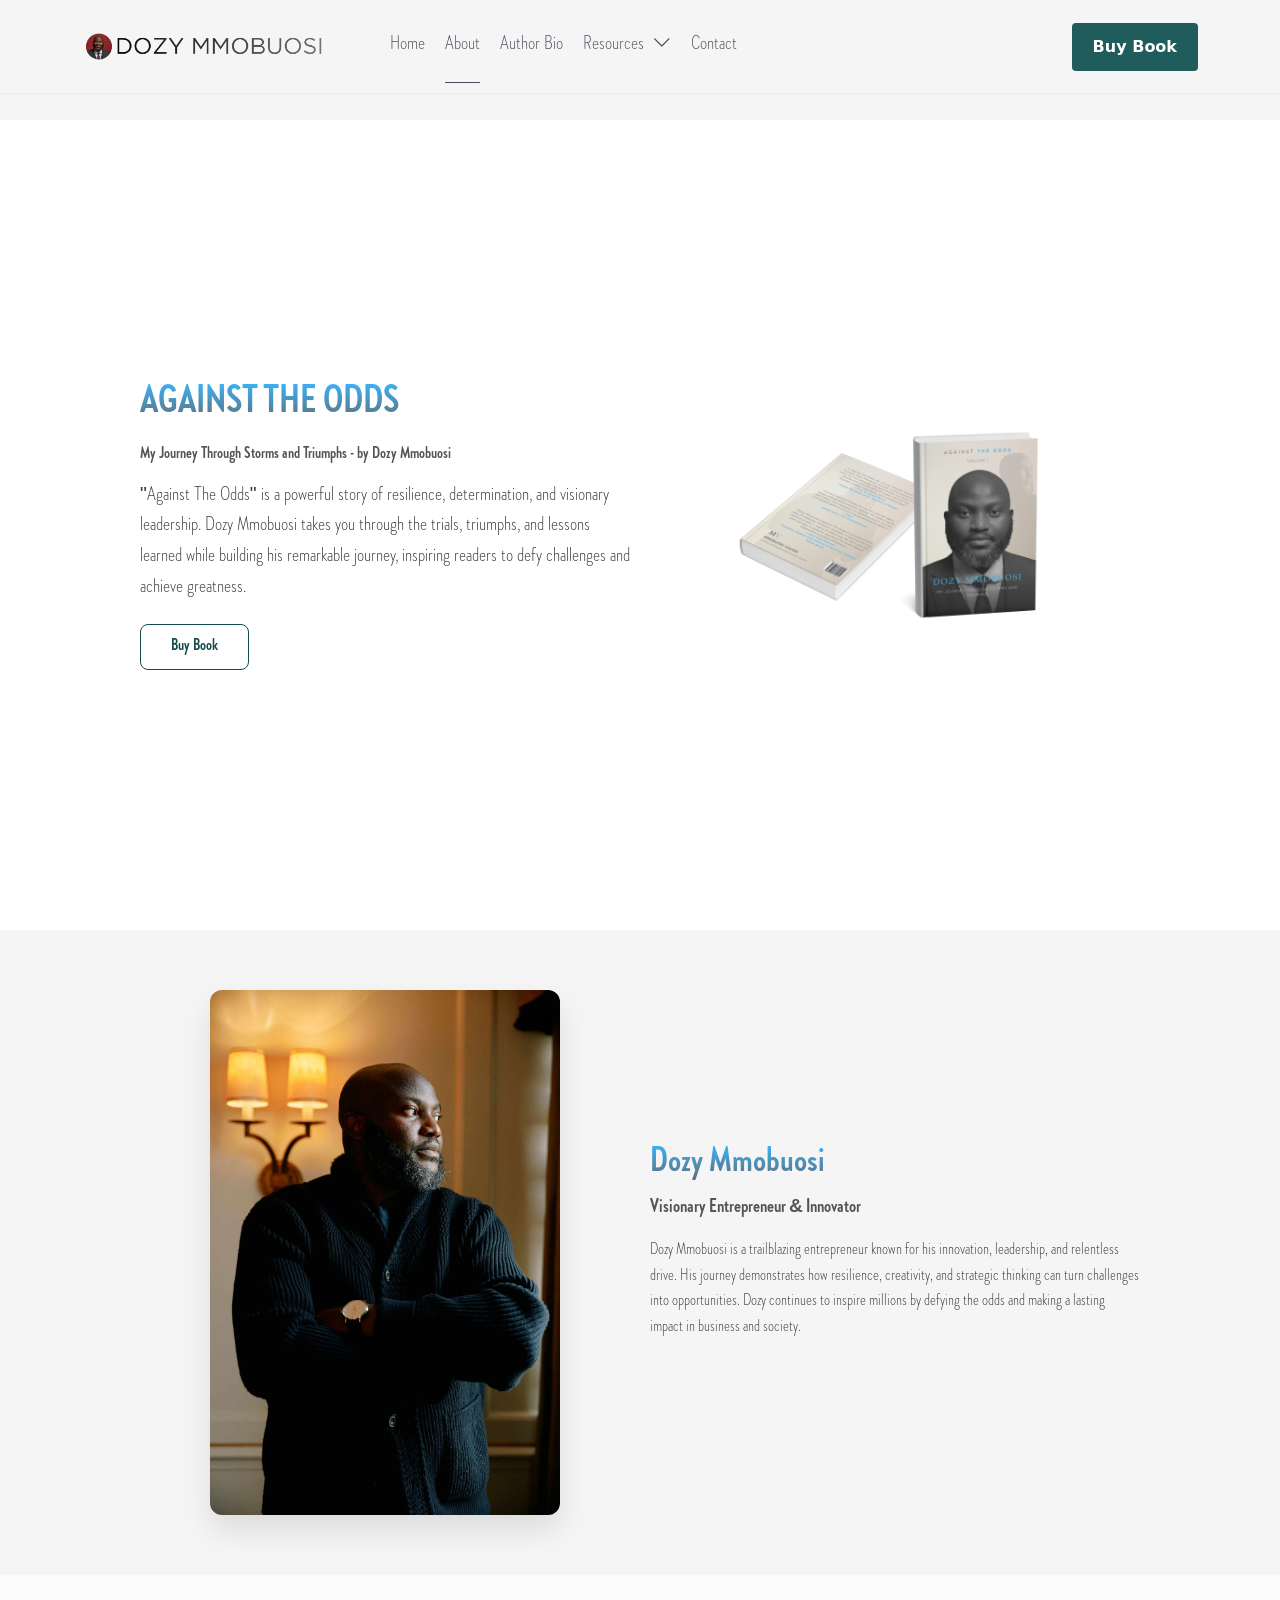
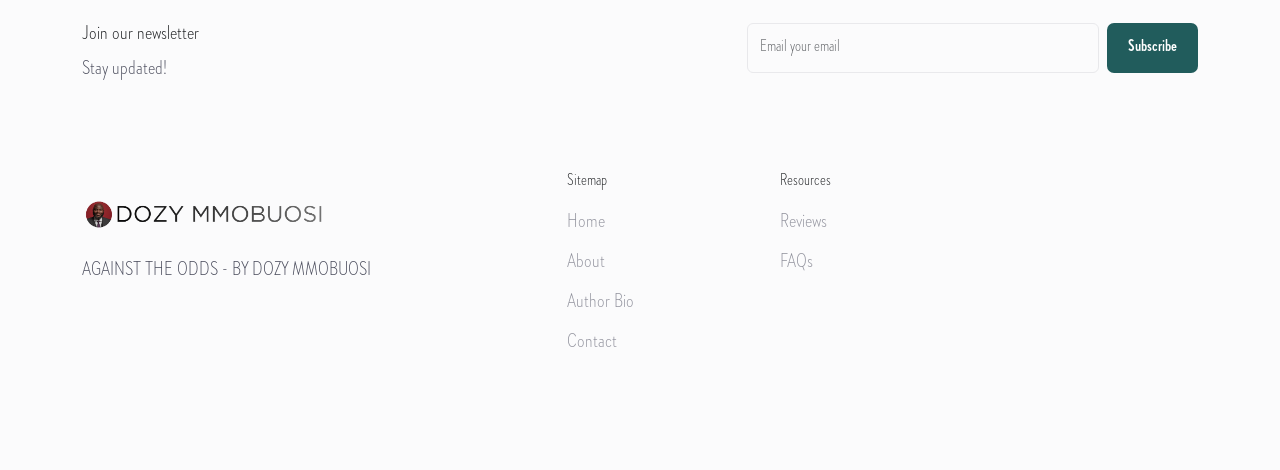
==== commit a4f2edcd: "dsdsd" ====
--- a/about.html
+++ b/about.html
@@ -213,20 +213,20 @@
                   <div class="col-md-6 col-lg-4 mb-4 mb-lg-0">
                     <h3 class="mb-3">Sitemap</h3>
                     <ul class="list-unstyled">
-                      <li><a href="page-about.html">Home</a></li>
+                      <li><a href="index.html">Home</a></li>
                     
-                      <li><a href="page-case-studies.html">About</a></li>
-                      <li><a href="page-terms-conditions.html">Author Bio</a></li>
-                      <li><a href="page-privacy-policy.html">Contact</a></li>
+                      <li><a href="about.html">About</a></li>
+                      <li><a href="author.html">Author Bio</a></li>
+                      <li><a href="contact.html">Contact</a></li>
                       
                     </ul>
                   </div>
                   <div class="col-md-6 col-lg-4 mb-4 mb-lg-0">
                     <h3 class="mb-3">Resources</h3>
                     <ul class="list-unstyled">
-                      <li><a href="page-signup.html">Reviews</a></li>
-                      <li><a href="page-signin.html">Retailers</a></li>
-                      <li><a href="page-forgot-password.html">FAQs</a></li>
+                      <li><a href="testimonials.html">Reviews</a></li>
+                      
+                      <li><a href="faq.html">FAQs</a></li>
                       
                     </ul>
                   </div>
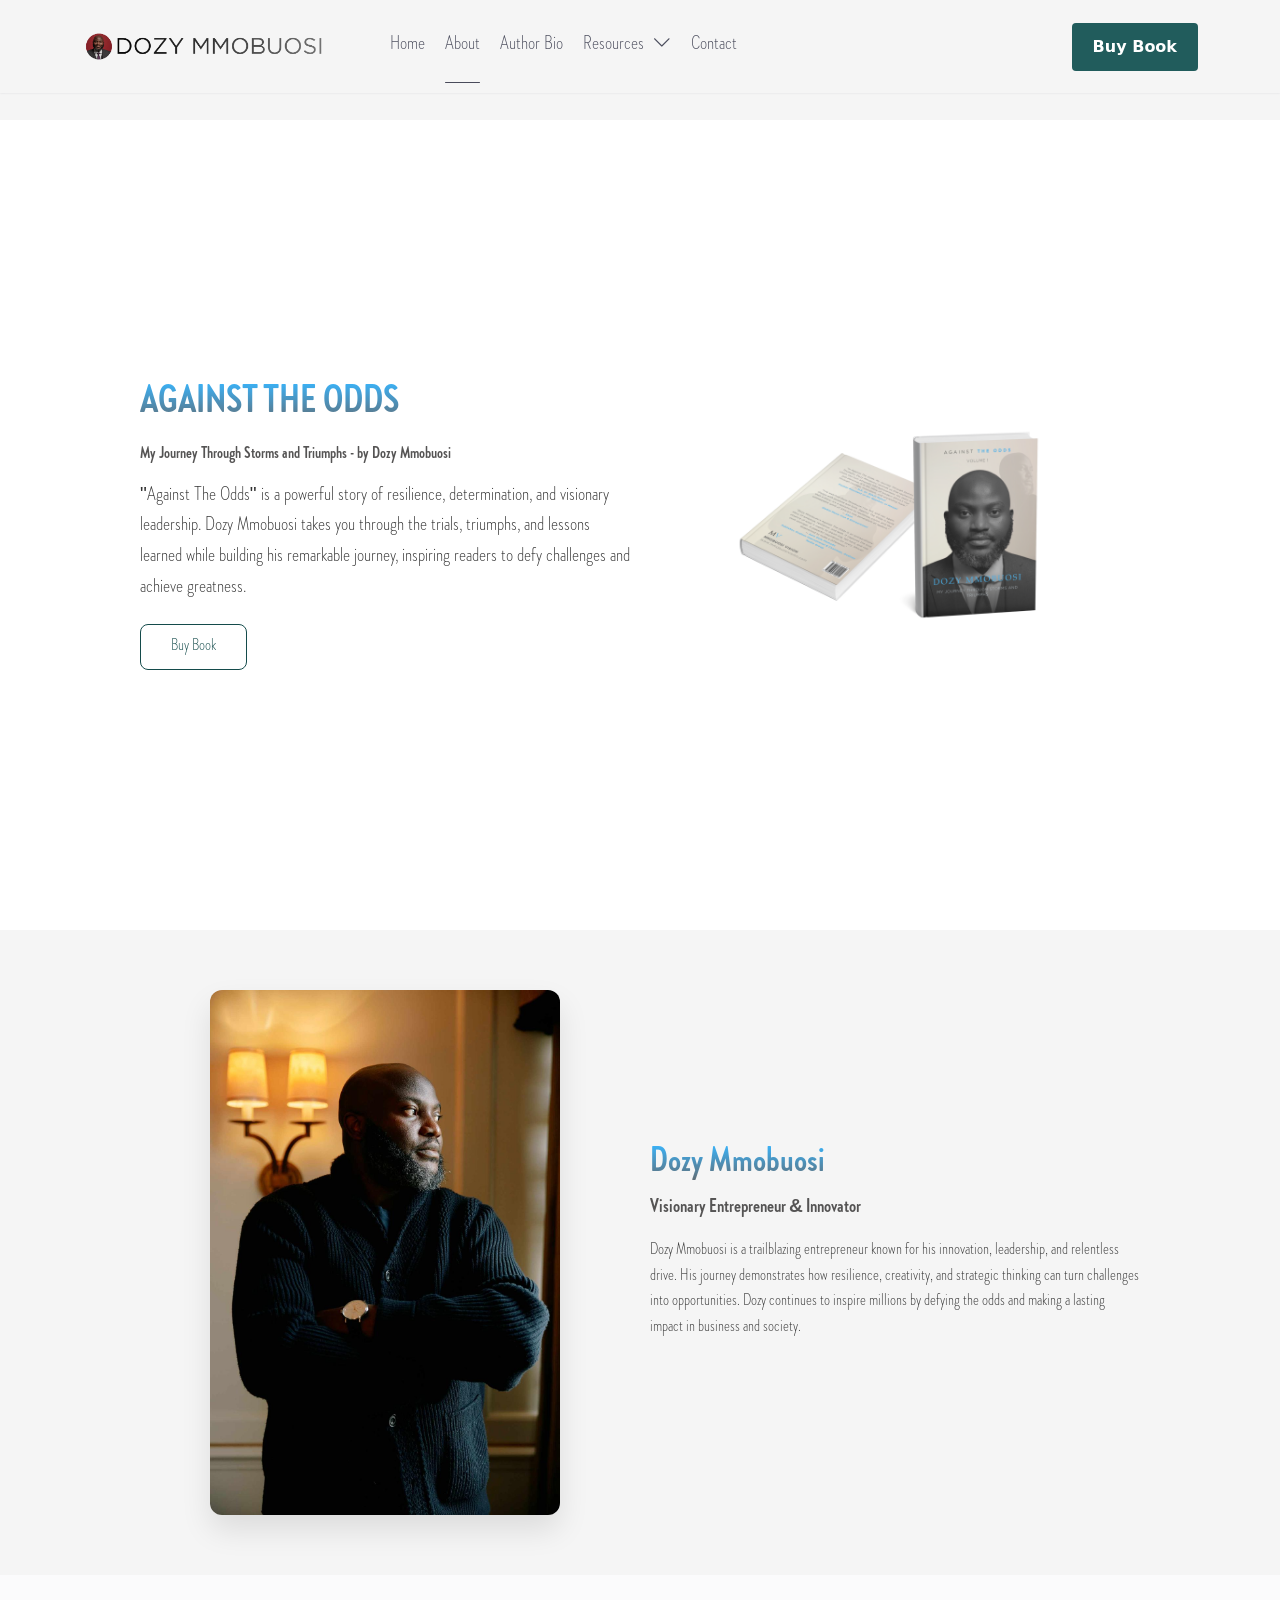
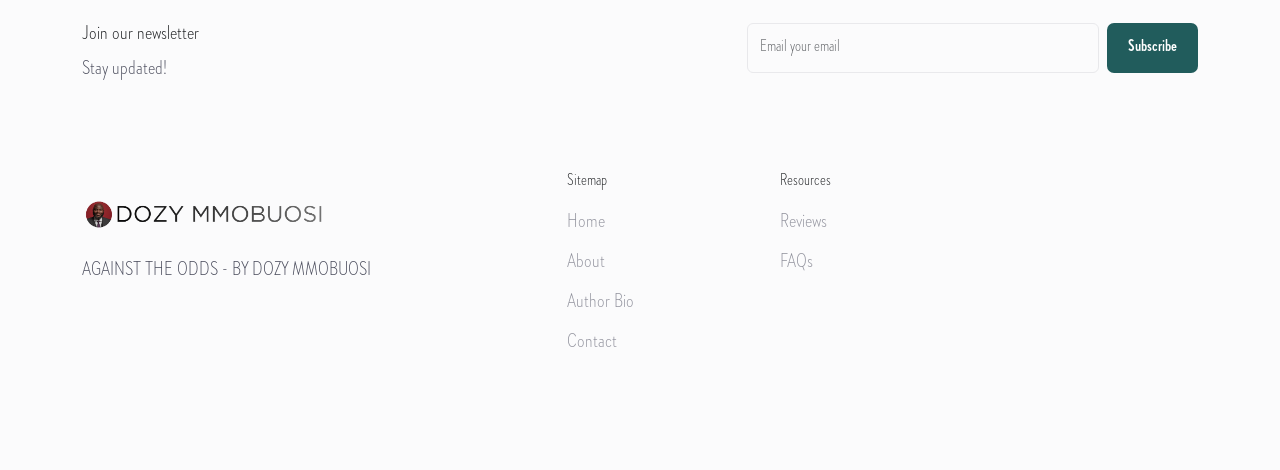
==== commit 9eb5d50a: "dsdsd" ====
--- a/about.html
+++ b/about.html
@@ -115,7 +115,41 @@
           <div class="ms-auto w-auto">
             
             
-            <div class="header-social d-flex align-items-center gap-1"><a class="btn btn-primary py-2" href="#">Buy Book</a>
+            <div class="header-social d-flex align-items-center gap-1"><!-- Buy Book Button -->
+<a class="btn btn-primary py-2" href="#" id="buyBookBtn">Buy Book</a>
+
+<!-- Modal Overlay -->
+<div id="buyBookModal" class="modal">
+  <div class="modal-content">
+    <span class="modal-close">&times;</span>
+    <h2>Select Book Format</h2>
+    
+    <div class="format-options">
+      <label>
+        <input type="radio" name="format" value="Audiobook" checked>
+        Audiobook - £15 GBP
+      </label>
+      <label>
+        <input type="radio" name="format" value="Paperback">
+        Paperback - £27 GBP
+      </label>
+      <label>
+        <input type="radio" name="format" value="Hardcover">
+        Hardcover - £39 GBP
+      </label>
+    </div>
+
+    <div class="quantity">
+      <label>Quantity:</label>
+      <input type="number" min="1" value="1" id="bookQty">
+    </div>
+
+    <button id="checkoutBtn" class="modal-btn">Checkout</button>
+
+    <p id="successMessage" class="success-msg" style="display:none;">Thank you! Your order has been added.</p>
+  </div>
+</div>
+
               
               <button class="fbs__net-navbar-toggler justify-content-center align-items-center ms-auto" data-bs-toggle="offcanvas" data-bs-target="#fbs__net-navbars" aria-controls="fbs__net-navbars" aria-label="Toggle navigation" aria-expanded="false">
                 <svg class="fbs__net-icon-menu" xmlns="http://www.w3.org/2000/svg" width="24" height="24" viewbox="0 0 24 24" fill="none" stroke="currentColor" stroke-width="2" stroke-linecap="round" stroke-linejoin="round">
@@ -156,7 +190,7 @@
         "Against The Odds" is a powerful story of resilience, determination, and visionary leadership. 
         Dozy Mmobuosi takes you through the trials, triumphs, and lessons learned while building his remarkable journey, inspiring readers to defy challenges and achieve greatness.
       </p>
-      <a href="#buy" class="highlight-button">Buy Book</a>
+      <a href="#buy" class="book-button">Buy Book</a>
     </div>
     <div class="book-highlight-image" data-aos="fade-up" data-aos-delay="200">
       <img src="./assets/images/sharp.png" alt="Dozy Mmobuosi Book Cover">
@@ -264,6 +298,38 @@
     once: true, // whether animation should happen only once while scrolling down
   });
 </script>
+<script>
+  // Elements
+  const buyBtn = document.getElementById('buyBookBtn');
+  const modal = document.getElementById('buyBookModal');
+  const closeBtn = document.querySelector('.modal-close');
+  const checkoutBtn = document.getElementById('checkoutBtn');
+  const successMsg = document.getElementById('successMessage');
+
+  // Open Modal
+  buyBtn.addEventListener('click', (e) => {
+    e.preventDefault();
+    modal.style.display = 'block';
+    successMsg.style.display = 'none'; // hide previous success
+  });
+
+  // Close Modal
+  closeBtn.addEventListener('click', () => {
+    modal.style.display = 'none';
+  });
+
+  window.addEventListener('click', (e) => {
+    if (e.target == modal) {
+      modal.style.display = 'none';
+    }
+  });
+
+  // Checkout (dummy)
+  checkoutBtn.addEventListener('click', () => {
+    successMsg.style.display = 'block';
+  });
+</script>
+
 
     <!-- End JavaScripts-->
   </body>
--- a/assets/css/style.css
+++ b/assets/css/style.css
@@ -2165,3 +2165,81 @@
     padding: 30px 20px;
   }
 }
+/* Modal Overlay */
+.modal {
+  display: none; /* hidden by default */
+  position: fixed;
+  z-index: 999;
+  left: 0;
+  top: 0;
+  width: 100%;
+  height: 100%;
+  overflow: auto;
+  background: rgba(0,0,0,0.5);
+}
+
+/* Modal Content */
+.modal-content {
+  background: #fff;
+  margin: 10% auto;
+  padding: 30px;
+  border-radius: 12px;
+  width: 90%;
+  max-width: 500px;
+  text-align: center;
+  font-family: 'Hvdtrial Brandon Grotesque', Arial, sans-serif;
+  position: relative;
+}
+
+/* Close Button */
+.modal-close {
+  position: absolute;
+  right: 20px;
+  top: 15px;
+  font-size: 1.5rem;
+  cursor: pointer;
+}
+
+/* Format Options */
+.format-options label {
+  display: block;
+  margin: 15px 0;
+  font-size: 1.2rem;
+  cursor: pointer;
+}
+
+/* Quantity Input */
+.quantity {
+  margin: 20px 0;
+}
+
+.quantity input {
+  width: 60px;
+  padding: 5px;
+  border-radius: 5px;
+  border: 1px solid #ccc;
+}
+
+/* Checkout Button */
+.modal-btn {
+  background-color: #0a2a5c;
+  color: #fff;
+  border: none;
+  padding: 12px 25px;
+  border-radius: 8px;
+  cursor: pointer;
+  font-size: 1rem;
+  margin-top: 10px;
+  transition: background 0.3s;
+}
+
+.modal-btn:hover {
+  background-color: #113b80;
+}
+
+/* Success Message */
+.success-msg {
+  color: green;
+  font-weight: 600;
+  margin-top: 20px;
+}
